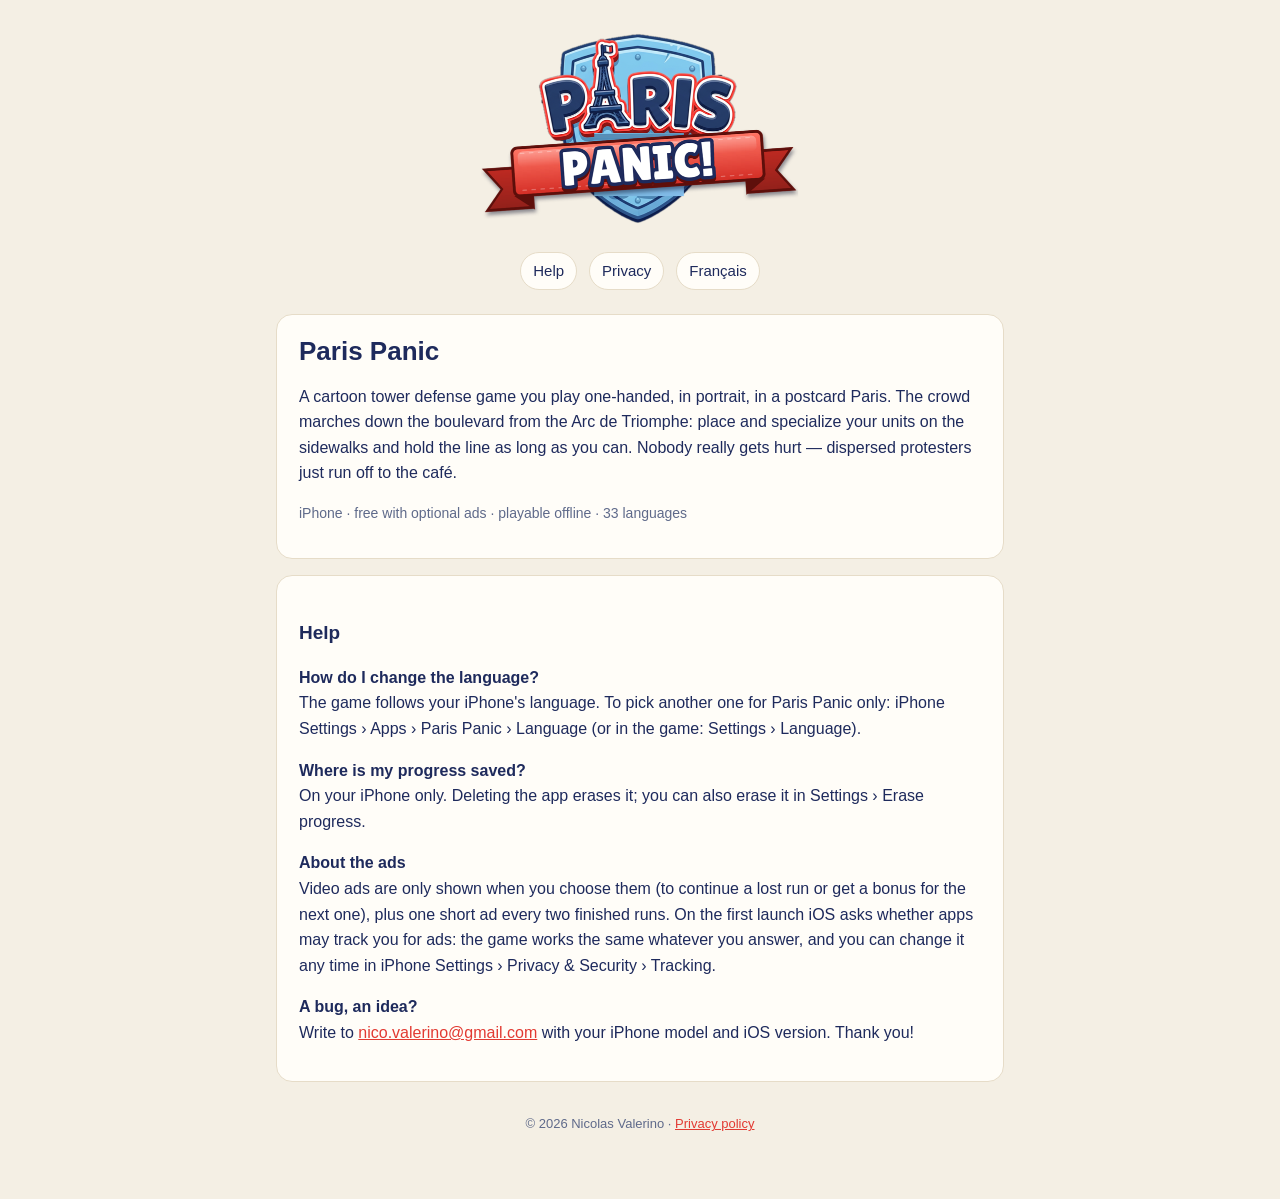
==== index.html @ 1448f600 "Paris Panic support and privacy pages (EN/FR) Co-Authored-By: Claude Opus 5.5 <noreply@anthropic.com" ====
<!doctype html>
<html lang="en"><head><meta charset="utf-8"><meta name="viewport" content="width=device-width,initial-scale=1">
<title>nicovlr — games</title><meta http-equiv="refresh" content="0; url=/paris-panic/"><link rel="canonical" href="/paris-panic/"></head>
<body><p><a href="/paris-panic/">Paris Panic</a></p></body></html>
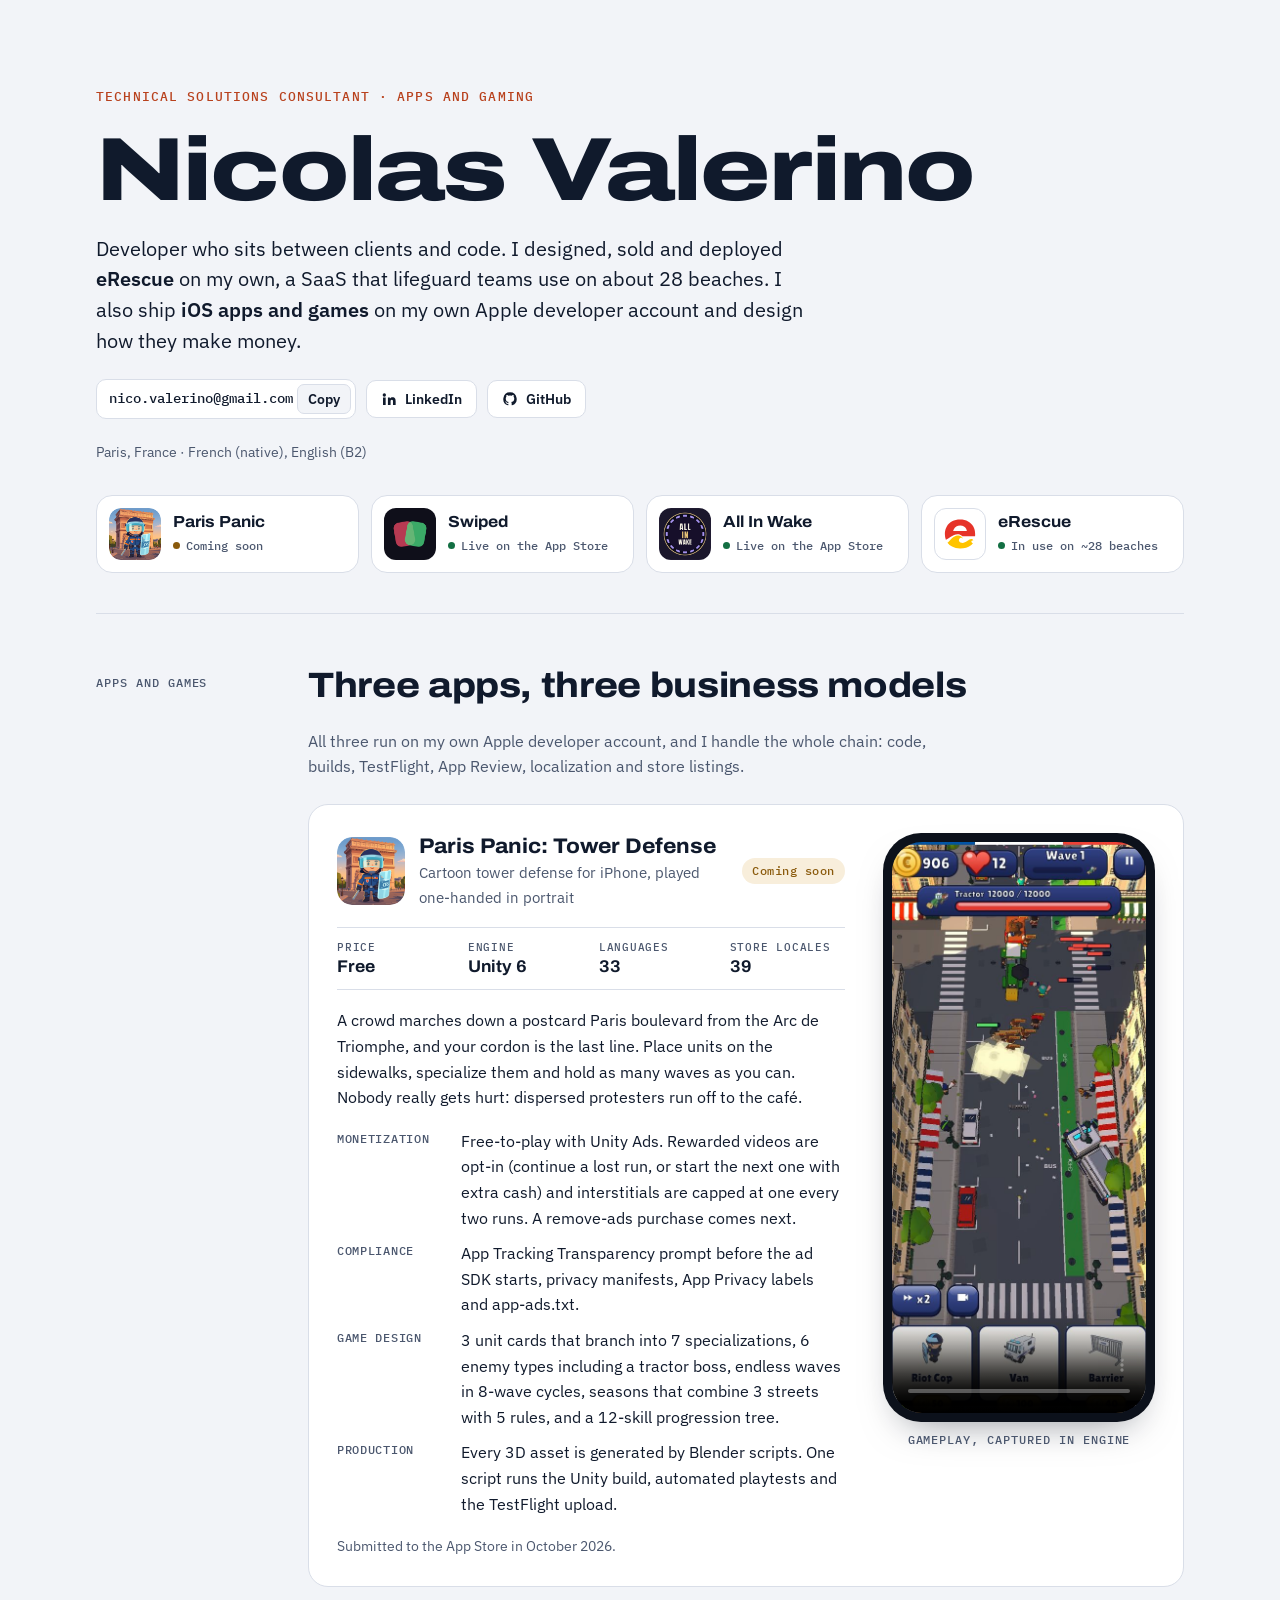
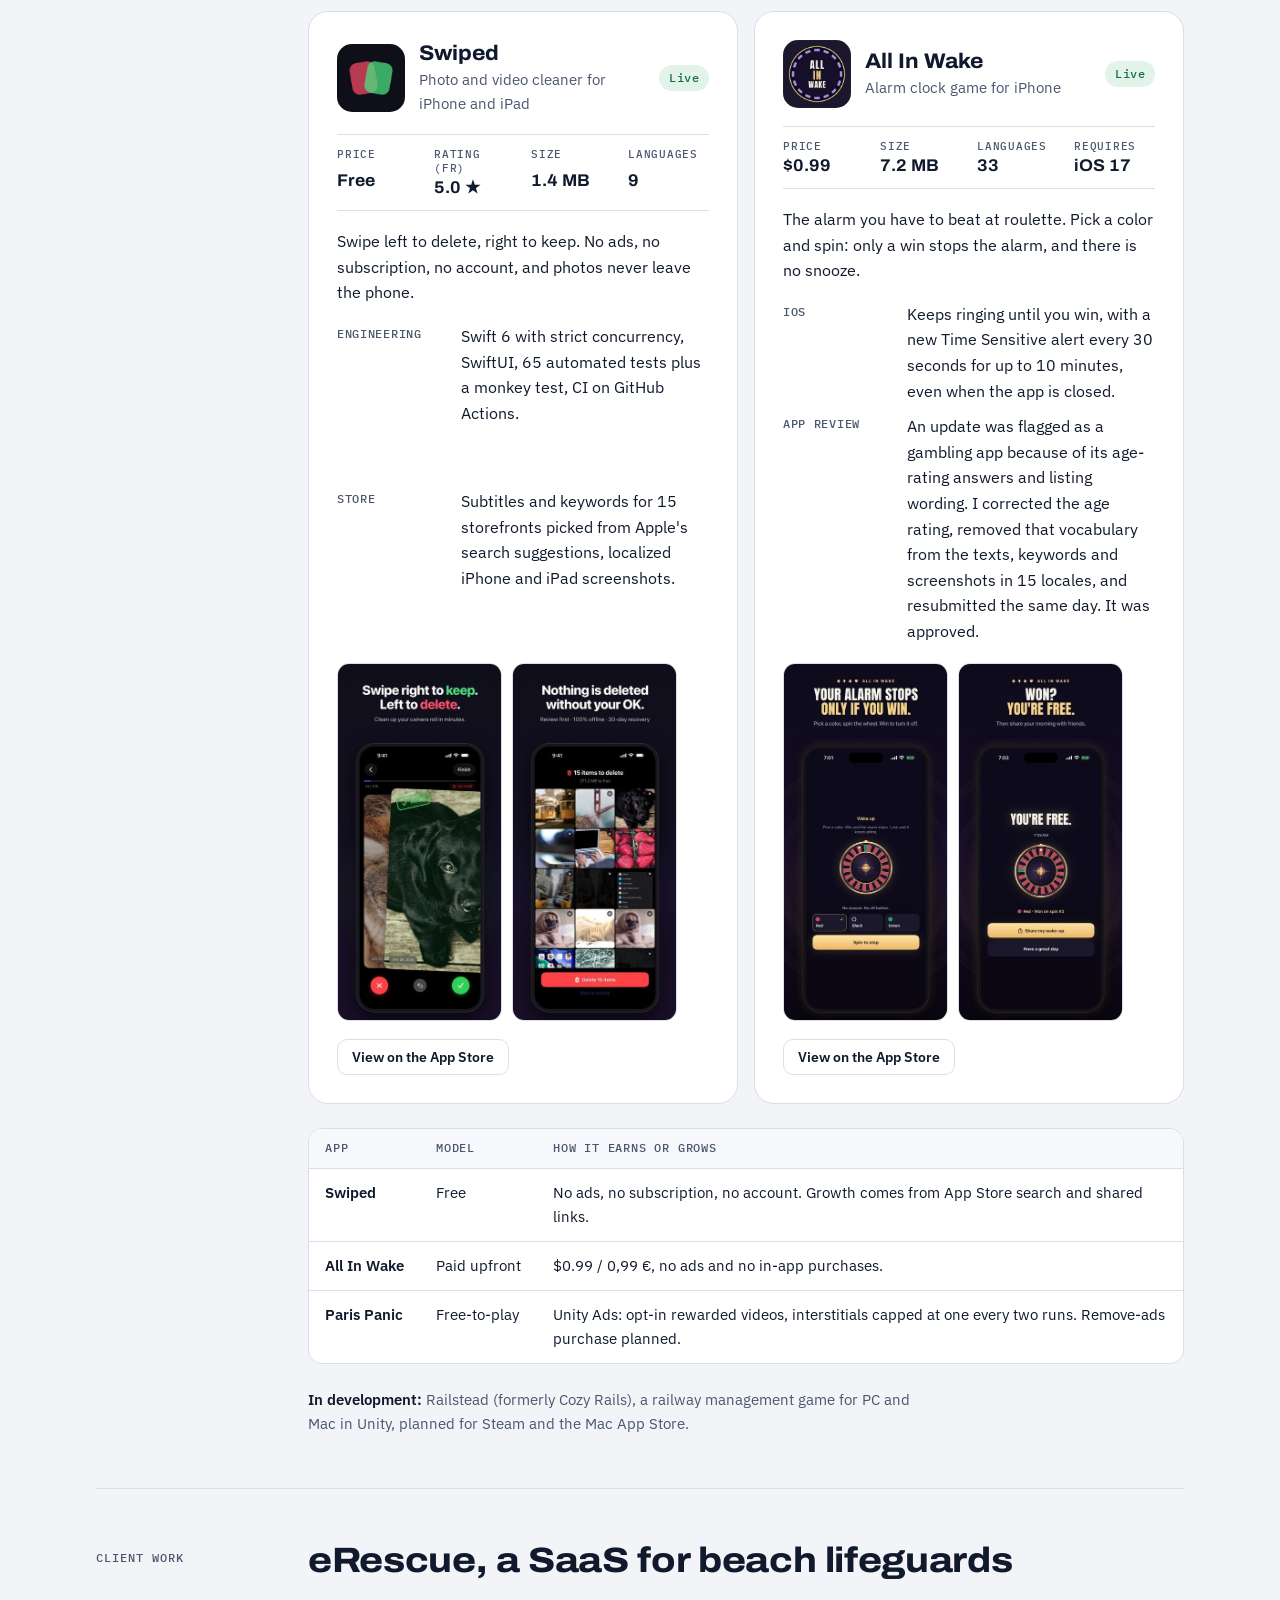
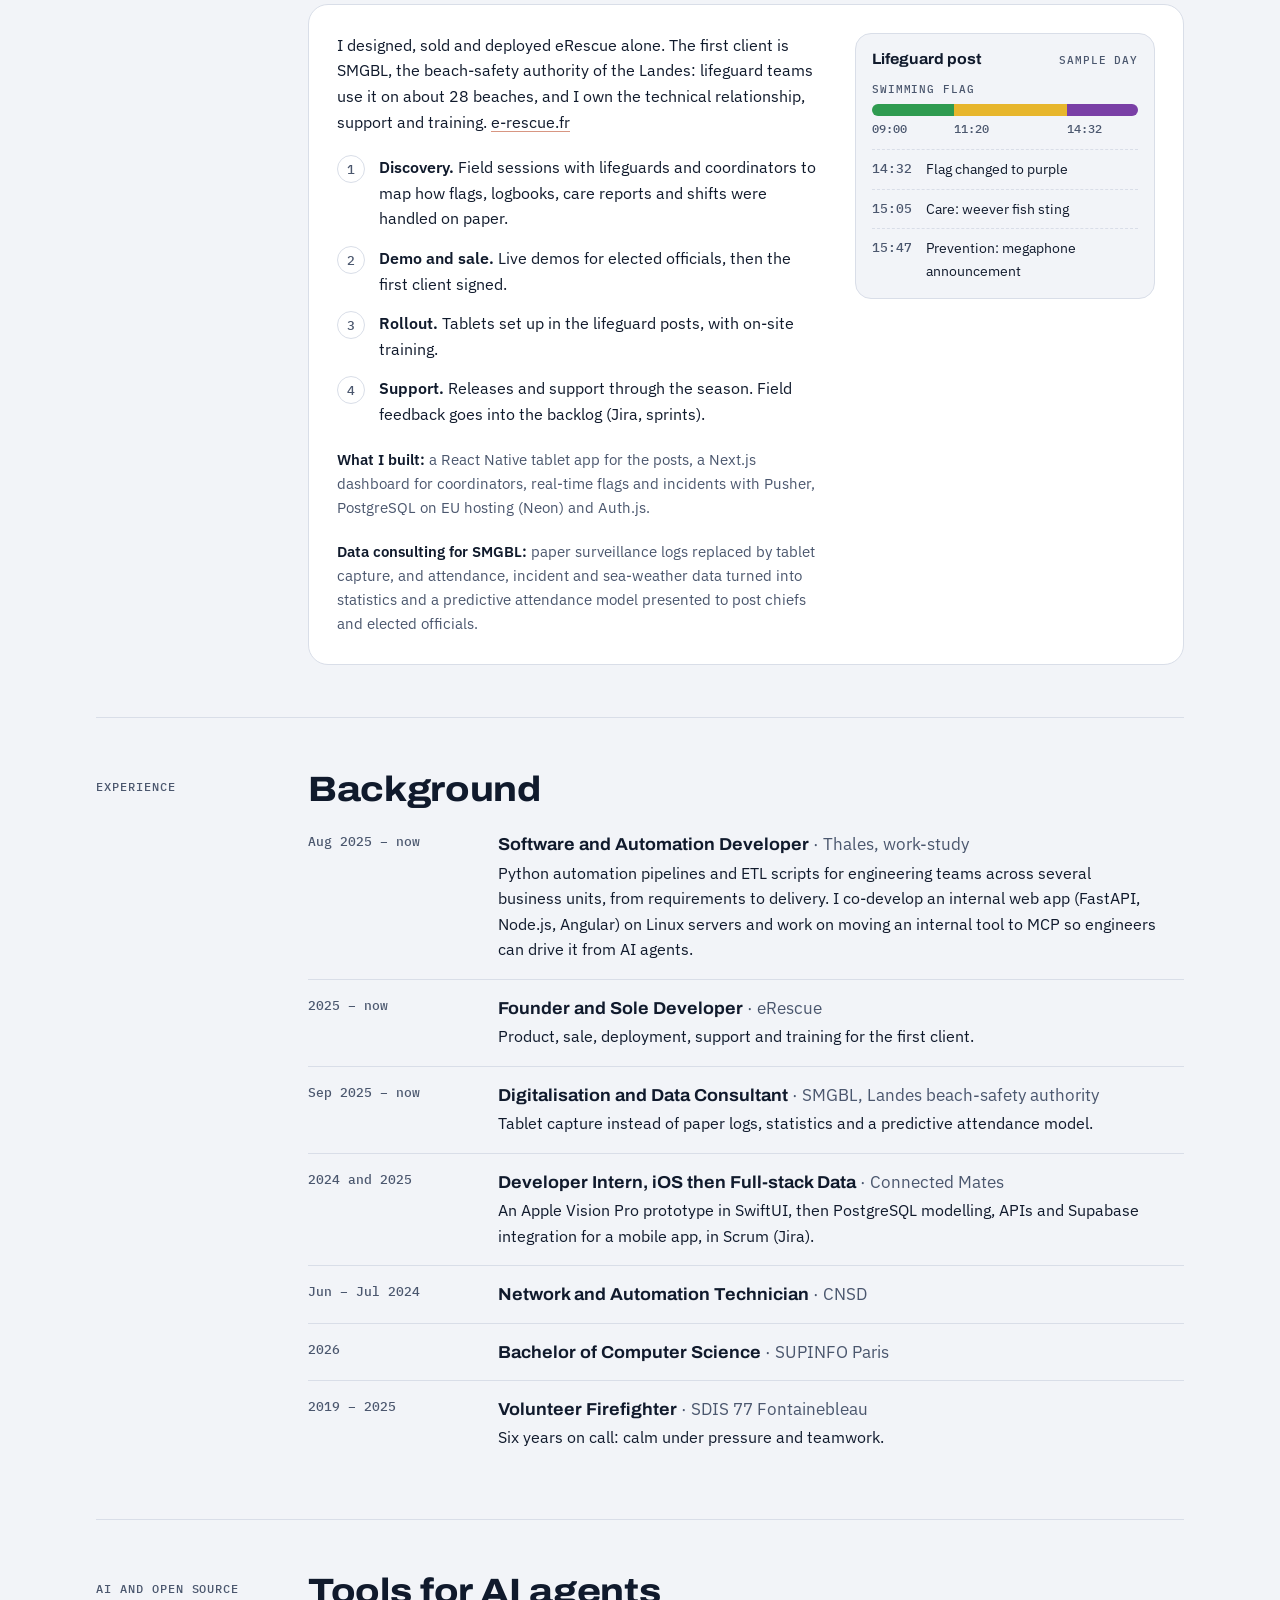
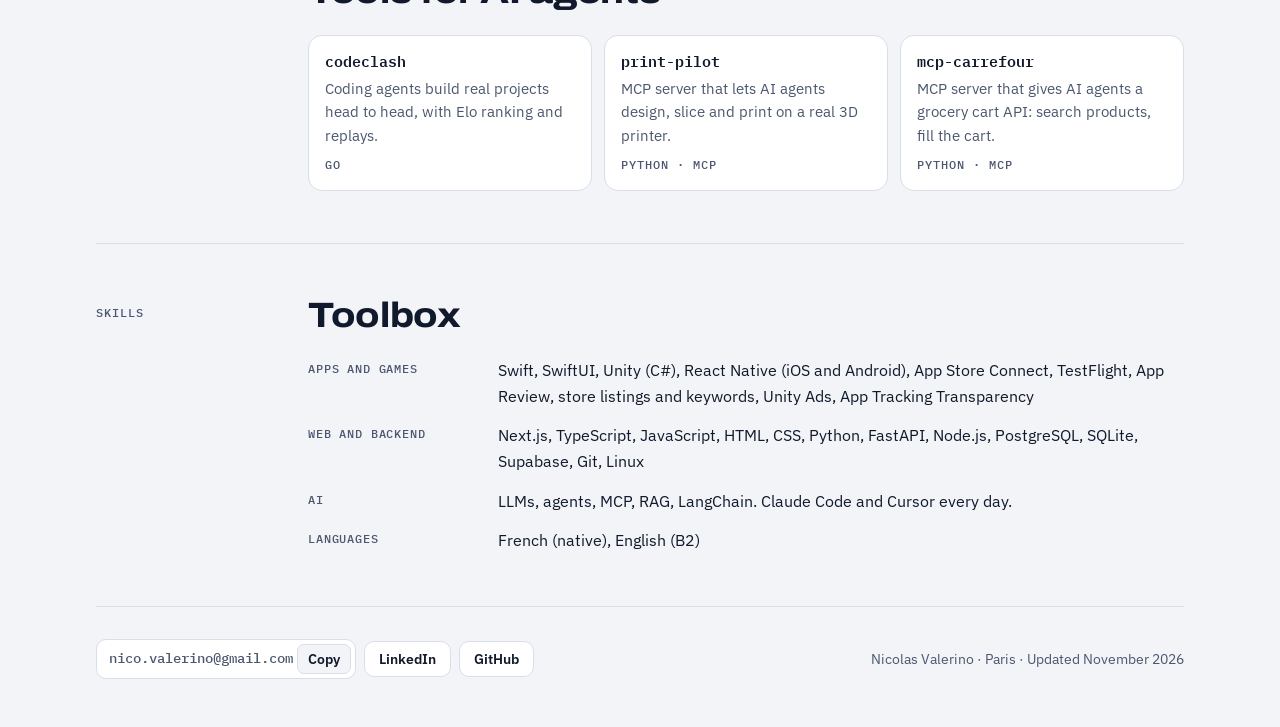
==== commit eb3a68ab: "Portfolio page at the site root The root used to redirect to /paris-panic/. It now shows a one-page " ====
--- a/index.html
+++ b/index.html
@@ -1,4 +1,456 @@
 <!doctype html>
-<html lang="en"><head><meta charset="utf-8"><meta name="viewport" content="width=device-width,initial-scale=1">
-<title>nicovlr — games</title><meta http-equiv="refresh" content="0; url=/paris-panic/"><link rel="canonical" href="/paris-panic/"></head>
-<body><p><a href="/paris-panic/">Paris Panic</a></p></body></html>
+<html lang="en">
+<head>
+<meta charset="utf-8">
+<meta name="viewport" content="width=device-width, initial-scale=1, viewport-fit=cover">
+<title>Nicolas Valerino</title>
+<link rel="canonical" href="https://nicovlr.github.io/">
+<link rel="icon" href="data:image/svg+xml,%3Csvg%20xmlns%3D%27http%3A//www.w3.org/2000/svg%27%20viewBox%3D%270%200%2064%2064%27%3E%3Crect%20width%3D%2764%27%20height%3D%2764%27%20rx%3D%2714%27%20fill%3D%27%23101a2c%27/%3E%3Ctext%20x%3D%2732%27%20y%3D%2742%27%20text-anchor%3D%27middle%27%20font-family%3D%27Arial%2CHelvetica%2Csans-serif%27%20font-weight%3D%27800%27%20font-size%3D%2728%27%20fill%3D%27%23ff7c54%27%3ENV%3C/text%3E%3C/svg%3E">
+<meta property="og:type" content="website">
+<meta property="og:url" content="https://nicovlr.github.io/">
+<meta property="og:title" content="Nicolas Valerino">
+<meta property="og:description" content="Technical Solutions Consultant, Apps and Gaming. iOS apps and games on the App Store, and eRescue, a SaaS deployed for beach lifeguards.">
+<meta property="og:image" content="https://nicovlr.github.io/assets/og.png">
+<meta property="og:image:width" content="1200">
+<meta property="og:image:height" content="630">
+<meta name="twitter:card" content="summary_large_image">
+<meta name="color-scheme" content="light dark">
+<style>:root { padding-top: env(safe-area-inset-top, 0px); padding-bottom: env(safe-area-inset-bottom, 0px); } [hidden] { display: none !important; }</style>
+<meta name="description" content="Nicolas Valerino, Technical Solutions Consultant for Apps and Gaming. iOS apps and games on the App Store, and eRescue, a SaaS deployed for beach lifeguards.">
+<link rel="preconnect" href="https://fonts.googleapis.com">
+<link rel="preconnect" href="https://fonts.gstatic.com" crossorigin>
+<link rel="stylesheet" href="https://fonts.googleapis.com/css2?family=Archivo:wdth,wght@62..125,100..900&family=IBM+Plex+Mono:wght@400;500&family=IBM+Plex+Sans:ital,wght@0,400;0,500;0,600;1,400&display=swap">
+<style>
+/* Layout: a consultant's dossier. Identity and a dock of shipped products up top, then case files,
+   each with a narrow mono label rail on wide screens. App cards borrow the App Store's info strip. */
+:root {
+  --paper: #f2f4f8;
+  --surface: #ffffff;
+  --ink: #101a2c;
+  --ink-soft: #4b576e;
+  --line: #d9dee8;
+  --signal: #b8411d;
+  --live: #136f43;
+  --live-tint: #e2f3ea;
+  --pending: #8a5a0c;
+  --pending-tint: #f8eedb;
+  --device: #0c111b;
+  --icon-tile: #ffffff;
+  --flag-green: #2f9b50;
+  --flag-yellow: #e7b62c;
+  --flag-red: #d6382a;
+  --flag-purple: #7a3fa6;
+  --display: "Archivo", "Helvetica Neue", Arial, sans-serif;
+  --text: "IBM Plex Sans", -apple-system, "Segoe UI", Roboto, Helvetica, Arial, sans-serif;
+  --mono: "IBM Plex Mono", ui-monospace, "SF Mono", Menlo, Consolas, monospace;
+}
+@media (prefers-color-scheme: dark) {
+  :root:not([data-theme="light"]) {
+    --paper: #0b1019; --surface: #121a27; --ink: #e8edf6; --ink-soft: #9ba7bd; --line: #243047;
+    --signal: #ff7c54; --live: #47cf8f; --live-tint: #133022; --pending: #e7b24e; --pending-tint: #33270f;
+    --device: #000000; color-scheme: dark;
+  }
+}
+:root[data-theme="dark"] {
+  --paper: #0b1019; --surface: #121a27; --ink: #e8edf6; --ink-soft: #9ba7bd; --line: #243047;
+  --signal: #ff7c54; --live: #47cf8f; --live-tint: #133022; --pending: #e7b24e; --pending-tint: #33270f;
+  --device: #000000; color-scheme: dark;
+}
+
+*, *::before, *::after { box-sizing: border-box; }
+body { margin: 0; background: var(--paper); color: var(--ink); font: 400 16px/1.6 var(--text); -webkit-font-smoothing: antialiased; }
+img, video { max-width: 100%; }
+a { color: inherit; text-decoration-color: color-mix(in srgb, var(--signal) 55%, transparent); text-underline-offset: 3px; }
+a:hover { color: var(--signal); }
+:focus-visible { outline: 2px solid var(--signal); outline-offset: 3px; border-radius: 4px; }
+h1, h2, h3 { font-family: var(--display); text-wrap: balance; margin: 0; }
+p { margin: 0; }
+ul, ol { margin: 0; padding: 0; }
+
+.wrap {
+  max-width: 1120px; margin: 0 auto;
+  padding-left: max(16px, env(safe-area-inset-left, 0px));
+  padding-right: max(16px, env(safe-area-inset-right, 0px));
+  padding-block: 0 48px;
+}
+.label { font: 500 12px/1.4 var(--mono); letter-spacing: .08em; text-transform: uppercase; color: var(--ink-soft); }
+
+/* ---------------------------------------------------------------- hero */
+.hero { padding-block: clamp(40px, 7vw, 88px) 40px; display: grid; gap: 22px; }
+.role { font: 500 12.5px/1.4 var(--mono); letter-spacing: .09em; text-transform: uppercase; color: var(--signal); }
+.hero h1 { font-weight: 820; font-stretch: 125%; font-size: clamp(2.6rem, 1.3rem + 6.2vw, 5.6rem); line-height: .94; letter-spacing: -.02em; }
+.lead { max-width: 60ch; font-size: clamp(1.06rem, 1rem + .35vw, 1.24rem); line-height: 1.55; }
+.lead strong { font-weight: 600; }
+.contact { display: flex; flex-wrap: wrap; align-items: center; gap: 10px; }
+.mail { display: inline-flex; align-items: center; gap: 4px; border: 1px solid var(--line); background: var(--surface); border-radius: 10px; padding: 4px 4px 4px 12px; }
+.mail span { font: 500 14px/1.2 var(--mono); user-select: all; }
+.btn { font: 600 14px/1 var(--text); color: var(--ink); background: var(--surface); border: 1px solid var(--line); border-radius: 10px; padding: 10px 14px; text-decoration: none; cursor: pointer; display: inline-flex; align-items: center; gap: 8px; }
+.btn:hover { border-color: var(--signal); color: var(--ink); }
+.mail .btn { padding: 7px 10px; border-radius: 7px; background: var(--paper); }
+.btn svg { width: 16px; height: 16px; fill: currentColor; flex: none; }
+.where { color: var(--ink-soft); font-size: 14px; }
+
+.dock { display: grid; grid-template-columns: repeat(4, minmax(0, 1fr)); gap: 12px; margin-top: 10px; }
+.tile { display: grid; grid-template-columns: 52px minmax(0, 1fr); align-items: center; gap: 12px; padding: 12px; background: var(--surface); border: 1px solid var(--line); border-radius: 16px; text-decoration: none; }
+.tile:hover { border-color: var(--signal); color: inherit; }
+.tile img { width: 52px; height: 52px; border-radius: 12px; display: block; }
+.tile .mark { width: 52px; height: 52px; border-radius: 12px; background: var(--icon-tile); border: 1px solid var(--line); display: grid; place-items: center; }
+.tile .mark img { width: 34px; height: 34px; border-radius: 0; }
+.tile b { display: block; font: 700 16px/1.2 var(--display); font-stretch: 108%; }
+.status { display: inline-flex; align-items: center; gap: 6px; font: 500 12px/1.3 var(--mono); color: var(--ink-soft); }
+.status::before { content: ""; width: 7px; height: 7px; border-radius: 50%; background: var(--live); flex: none; }
+.status.soon::before { background: var(--pending); }
+
+/* ---------------------------------------------------------------- sections */
+.sec { display: grid; grid-template-columns: 180px minmax(0, 1fr); gap: 32px; padding-block: 52px; border-top: 1px solid var(--line); }
+.sec > .label { padding-top: 9px; }
+.body { display: grid; gap: 24px; min-width: 0; }
+.sec h2 { font-weight: 760; font-stretch: 112%; font-size: clamp(1.6rem, 1.2rem + 1.4vw, 2.2rem); line-height: 1.1; letter-spacing: -.01em; }
+.intro { max-width: 64ch; color: var(--ink-soft); }
+
+/* App Store style cards */
+.app { background: var(--surface); border: 1px solid var(--line); border-radius: 20px; padding: clamp(18px, 2.4vw, 28px); display: grid; gap: 18px; min-width: 0; }
+.app-head { display: flex; flex-wrap: wrap; align-items: center; gap: 14px; }
+.app-head > img { width: 68px; height: 68px; border-radius: 15px; flex: none; }
+.app-title { display: grid; gap: 2px; min-width: 0; flex: 1 1 220px; }
+.app-title h3 { font-weight: 740; font-stretch: 106%; font-size: 1.32rem; line-height: 1.2; }
+.app-title p { color: var(--ink-soft); font-size: .95rem; }
+.pill { font: 500 12px/1 var(--mono); letter-spacing: .04em; padding: 7px 10px; border-radius: 999px; background: var(--live-tint); color: var(--live); white-space: nowrap; }
+.pill.soon { background: var(--pending-tint); color: var(--pending); }
+.facts { display: grid; grid-template-columns: repeat(4, minmax(0, 1fr)); gap: 8px 16px; padding-block: 12px; border-block: 1px solid var(--line); margin: 0; }
+.facts div { display: grid; gap: 2px; min-width: 0; }
+.facts dt { font: 500 11px/1.3 var(--mono); letter-spacing: .07em; text-transform: uppercase; color: var(--ink-soft); }
+.facts dd { margin: 0; font: 680 1.06rem/1.25 var(--display); font-stretch: 104%; font-variant-numeric: tabular-nums; }
+.desc { max-width: 66ch; }
+.points { list-style: none; display: grid; gap: 10px; }
+.points li { display: grid; grid-template-columns: 112px minmax(0, 1fr); gap: 12px; }
+.points li > span:first-child { font: 500 11.5px/1.75 var(--mono); letter-spacing: .06em; text-transform: uppercase; color: var(--ink-soft); }
+.store { justify-self: start; }
+
+.featured { grid-template-columns: minmax(0, 1fr) 272px; column-gap: clamp(20px, 3vw, 40px); align-items: start; }
+.featured > .main { display: grid; gap: 18px; min-width: 0; }
+.featured .note { font-size: 14px; color: var(--ink-soft); }
+.phone { width: min(100%, 272px); aspect-ratio: 780 / 1688; background: var(--device); border-radius: 38px; padding: 9px; box-shadow: 0 18px 40px -22px rgba(8, 14, 30, .55); }
+.phone video, .phone img { width: 100%; height: 100%; object-fit: cover; border-radius: 30px; display: block; background: var(--device); }
+.media { display: grid; gap: 10px; justify-items: center; }
+.media .label { text-align: center; }
+
+.pair { display: grid; grid-template-columns: repeat(2, minmax(0, 1fr)); gap: 16px; }
+.pair .app { grid-template-rows: auto auto auto 1fr auto auto; }
+.shots { display: grid; grid-template-columns: repeat(2, minmax(0, 1fr)); gap: 10px; max-width: 340px; }
+.shots img { width: 100%; height: auto; aspect-ratio: 598 / 1300; object-fit: cover; border-radius: 12px; border: 1px solid var(--line); display: block; }
+
+.more { color: var(--ink-soft); font-size: 15px; max-width: 70ch; }
+.more b { color: var(--ink); font-weight: 600; }
+
+/* business models table */
+.table-wrap { overflow-x: auto; border: 1px solid var(--line); border-radius: 14px; background: var(--surface); }
+table { border-collapse: collapse; width: 100%; min-width: 560px; font-size: 15px; }
+th, td { text-align: left; padding: 12px 16px; vertical-align: top; border-bottom: 1px solid var(--line); }
+tr:last-child td { border-bottom: 0; }
+th { font: 500 11.5px/1.3 var(--mono); letter-spacing: .07em; text-transform: uppercase; color: var(--ink-soft); background: color-mix(in srgb, var(--paper) 60%, var(--surface)); }
+td:first-child { font-weight: 600; white-space: nowrap; }
+td:nth-child(2) { white-space: nowrap; }
+
+/* eRescue case */
+.case { background: var(--surface); border: 1px solid var(--line); border-radius: 20px; padding: clamp(18px, 2.4vw, 28px); display: grid; grid-template-columns: minmax(0, 1fr) 300px; gap: clamp(20px, 3vw, 40px); align-items: start; }
+.case .main { display: grid; gap: 20px; min-width: 0; }
+.steps { list-style: none; display: grid; gap: 14px; counter-reset: step; }
+.steps li { display: grid; grid-template-columns: 30px minmax(0, 1fr); gap: 12px; counter-increment: step; }
+.steps li::before { content: counter(step); width: 28px; height: 28px; border-radius: 50%; border: 1px solid var(--line); display: grid; place-items: center; font: 500 13px/1 var(--mono); color: var(--ink-soft); }
+.steps b { font-weight: 600; }
+.stack { font-size: 15px; color: var(--ink-soft); }
+.stack b { color: var(--ink); font-weight: 600; }
+
+.logbook { border: 1px solid var(--line); border-radius: 16px; padding: 16px; display: grid; gap: 14px; background: var(--paper); }
+.logbook header { display: flex; justify-content: space-between; align-items: baseline; gap: 8px; }
+.logbook header b { font: 700 15px/1.2 var(--display); font-stretch: 106%; }
+.flags { display: grid; gap: 6px; }
+.flagbar { display: grid; grid-template-columns: 2.3fr 3.2fr 2fr; height: 12px; border-radius: 6px; overflow: hidden; }
+.flagbar i { display: block; }
+.flagbar i:nth-child(1) { background: var(--flag-green); }
+.flagbar i:nth-child(2) { background: var(--flag-yellow); }
+.flagbar i:nth-child(3) { background: var(--flag-purple); }
+.flagtimes { display: grid; grid-template-columns: 2.3fr 3.2fr 2fr; font: 500 11.5px/1.2 var(--mono); color: var(--ink-soft); font-variant-numeric: tabular-nums; }
+.entries { list-style: none; display: grid; gap: 8px; font-size: 14px; }
+.entries li { display: grid; grid-template-columns: 46px minmax(0, 1fr); gap: 8px; padding-top: 8px; border-top: 1px dashed var(--line); }
+.entries time { font: 500 12.5px/1.6 var(--mono); color: var(--ink-soft); font-variant-numeric: tabular-nums; }
+.logbook .label { font-size: 11px; }
+
+/* experience */
+.roles { list-style: none; display: grid; gap: 0; }
+.roles li { display: grid; grid-template-columns: 170px minmax(0, 1fr); gap: 20px; padding-block: 16px; border-top: 1px solid var(--line); }
+.roles li:first-child { border-top: 0; padding-top: 0; }
+.roles time { font: 500 13px/1.6 var(--mono); color: var(--ink-soft); font-variant-numeric: tabular-nums; }
+.roles h3 { font: 680 1.08rem/1.35 var(--display); font-stretch: 104%; }
+.roles h3 span { font-family: var(--text); font-weight: 400; color: var(--ink-soft); }
+.roles p { margin-top: 4px; max-width: 66ch; }
+
+/* open source */
+.repos { display: grid; grid-template-columns: repeat(auto-fit, minmax(220px, 1fr)); gap: 12px; }
+.repo { display: grid; gap: 6px; align-content: start; padding: 16px; border: 1px solid var(--line); border-radius: 14px; background: var(--surface); text-decoration: none; }
+.repo:hover { border-color: var(--signal); color: inherit; }
+.repo b { font: 600 15px/1.3 var(--mono); }
+.repo p { font-size: 14.5px; color: var(--ink-soft); }
+.repo .label { margin-top: 4px; }
+
+/* skills */
+.skills { display: grid; gap: 14px; margin: 0; }
+.skills div { display: grid; grid-template-columns: 170px minmax(0, 1fr); gap: 20px; }
+.skills dt { font: 500 12px/1.9 var(--mono); letter-spacing: .07em; text-transform: uppercase; color: var(--ink-soft); }
+.skills dd { margin: 0; }
+
+footer.end { border-top: 1px solid var(--line); padding-block: 32px 0; display: flex; flex-wrap: wrap; gap: 14px 24px; align-items: center; justify-content: space-between; color: var(--ink-soft); font-size: 14px; }
+footer.end .contact { gap: 8px; }
+
+@media (max-width: 960px) {
+  .dock { grid-template-columns: repeat(2, minmax(0, 1fr)); }
+  .pair { grid-template-columns: minmax(0, 1fr); }
+}
+@media (max-width: 860px) {
+  .sec { grid-template-columns: minmax(0, 1fr); gap: 14px; padding-block: 40px; }
+  .sec > .label { padding-top: 0; }
+  .featured, .case { grid-template-columns: minmax(0, 1fr); }
+  .media { justify-self: center; }
+  .logbook { max-width: 420px; }
+}
+@media (max-width: 560px) {
+  .dock { grid-template-columns: minmax(0, 1fr); }
+  .facts { grid-template-columns: repeat(2, minmax(0, 1fr)); }
+  .points li, .roles li, .skills div { grid-template-columns: minmax(0, 1fr); gap: 2px; }
+  .mail span { font-size: 13px; }
+}
+@media (prefers-reduced-motion: reduce) {
+  * { scroll-behavior: auto !important; transition: none !important; }
+}
+</style>
+</head>
+<body>
+<div class="wrap">
+  <header class="hero">
+    <p class="role">Technical Solutions Consultant · Apps and Gaming</p>
+    <h1>Nicolas Valerino</h1>
+    <p class="lead">Developer who sits between clients and code. I designed, sold and deployed <strong>eRescue</strong> on my own, a SaaS that lifeguard teams use on about 28 beaches. I also ship <strong>iOS apps and games</strong> on my own Apple developer account and design how they make money.</p>
+    <div class="contact">
+      <div class="mail"><span id="email">nico.valerino@gmail.com</span><button class="btn" type="button" id="copy-email" data-copy="nico.valerino@gmail.com" aria-controls="email">Copy</button></div>
+      <a class="btn" href="https://www.linkedin.com/in/nico-vlr123" target="_blank" rel="noopener"><svg viewBox="0 0 24 24" aria-hidden="true"><path d="M4.98 3.5A2.5 2.5 0 1 1 5 8.5a2.5 2.5 0 0 1-.02-5ZM3 9.75h4V21H3V9.75Zm6.5 0h3.83v1.54h.06c.53-1 1.84-2.06 3.79-2.06 4.05 0 4.8 2.67 4.8 6.13V21h-4v-5.02c0-1.2-.02-2.74-1.67-2.74-1.67 0-1.93 1.3-1.93 2.65V21h-4V9.75Z"/></svg>LinkedIn</a>
+      <a class="btn" href="https://github.com/nicovlr" target="_blank" rel="noopener"><svg viewBox="0 0 24 24" aria-hidden="true"><path d="M12 2a10 10 0 0 0-3.16 19.49c.5.09.68-.22.68-.48v-1.7c-2.78.6-3.37-1.34-3.37-1.34-.46-1.16-1.11-1.47-1.11-1.47-.91-.62.07-.6.07-.6 1 .07 1.53 1.03 1.53 1.03.9 1.52 2.34 1.08 2.91.83.09-.65.35-1.09.63-1.34-2.22-.25-4.55-1.11-4.55-4.94 0-1.09.39-1.98 1.03-2.68-.1-.25-.45-1.27.1-2.65 0 0 .84-.27 2.75 1.02a9.58 9.58 0 0 1 5 0c1.91-1.29 2.75-1.02 2.75-1.02.55 1.38.2 2.4.1 2.65.64.7 1.03 1.59 1.03 2.68 0 3.84-2.34 4.68-4.57 4.93.36.31.68.92.68 1.85v2.74c0 .27.18.58.69.48A10 10 0 0 0 12 2Z"/></svg>GitHub</a>
+    </div>
+    <p class="where">Paris, France · French (native), English (B2)</p>
+
+    <nav class="dock" aria-label="Products">
+      <a class="tile" href="#paris-panic"><img src="assets/paris-panic-icon.png" alt="" width="52" height="52"><span><b>Paris Panic</b><span class="status soon">Coming soon</span></span></a>
+      <a class="tile" href="#swiped"><img src="assets/swiped-icon.png" alt="" width="52" height="52"><span><b>Swiped</b><span class="status">Live on the App Store</span></span></a>
+      <a class="tile" href="#all-in-wake"><img src="assets/all-in-wake-icon.png" alt="" width="52" height="52"><span><b>All In Wake</b><span class="status">Live on the App Store</span></span></a>
+      <a class="tile" href="#erescue"><span class="mark"><img src="assets/erescue-icon.svg" alt="" width="34" height="34"></span><span><b>eRescue</b><span class="status">In use on ~28 beaches</span></span></a>
+    </nav>
+  </header>
+
+  <section class="sec" id="apps" aria-labelledby="apps-title">
+    <p class="label">Apps and games</p>
+    <div class="body">
+      <h2 id="apps-title">Three apps, three business models</h2>
+      <p class="intro">All three run on my own Apple developer account, and I handle the whole chain: code, builds, TestFlight, App Review, localization and store listings.</p>
+
+      <article class="app featured" id="paris-panic">
+        <div class="main">
+          <div class="app-head">
+            <img src="assets/paris-panic-icon.png" alt="Paris Panic icon" width="68" height="68">
+            <div class="app-title"><h3>Paris Panic: Tower Defense</h3><p>Cartoon tower defense for iPhone, played one-handed in portrait</p></div>
+            <span class="pill soon">Coming soon</span>
+          </div>
+          <dl class="facts">
+            <div><dt>Price</dt><dd>Free</dd></div>
+            <div><dt>Engine</dt><dd>Unity 6</dd></div>
+            <div><dt>Languages</dt><dd>33</dd></div>
+            <div><dt>Store locales</dt><dd>39</dd></div>
+          </dl>
+          <p class="desc">A crowd marches down a postcard Paris boulevard from the Arc de Triomphe, and your cordon is the last line. Place units on the sidewalks, specialize them and hold as many waves as you can. Nobody really gets hurt: dispersed protesters run off to the café.</p>
+          <ul class="points">
+            <li><span>Monetization</span><span>Free-to-play with Unity Ads. Rewarded videos are opt-in (continue a lost run, or start the next one with extra cash) and interstitials are capped at one every two runs. A remove-ads purchase comes next.</span></li>
+            <li><span>Compliance</span><span>App Tracking Transparency prompt before the ad SDK starts, privacy manifests, App Privacy labels and app-ads.txt.</span></li>
+            <li><span>Game design</span><span>3 unit cards that branch into 7 specializations, 6 enemy types including a tractor boss, endless waves in 8-wave cycles, seasons that combine 3 streets with 5 rules, and a 12-skill progression tree.</span></li>
+            <li><span>Production</span><span>Every 3D asset is generated by Blender scripts. One script runs the Unity build, automated playtests and the TestFlight upload.</span></li>
+          </ul>
+          <p class="note">Submitted to the App Store in October 2026.</p>
+        </div>
+        <figure class="media" style="margin:0">
+          <div class="phone"><video id="gameplay" src="assets/paris-panic-gameplay.mp4" poster="assets/paris-panic-poster.jpg" autoplay muted loop playsinline preload="metadata" aria-label="Paris Panic gameplay: placing riot police units, choosing the tear gas specialty, then the crowd and a tractor meeting the defense"></video></div>
+          <figcaption class="label">Gameplay, captured in engine</figcaption>
+        </figure>
+      </article>
+
+      <div class="pair">
+        <article class="app" id="swiped">
+          <div class="app-head">
+            <img src="assets/swiped-icon.png" alt="Swiped icon" width="68" height="68">
+            <div class="app-title"><h3>Swiped</h3><p>Photo and video cleaner for iPhone and iPad</p></div>
+            <span class="pill">Live</span>
+          </div>
+          <dl class="facts">
+            <div><dt>Price</dt><dd>Free</dd></div>
+            <div><dt>Rating (FR)</dt><dd>5.0 ★</dd></div>
+            <div><dt>Size</dt><dd>1.4 MB</dd></div>
+            <div><dt>Languages</dt><dd>9</dd></div>
+          </dl>
+          <p class="desc">Swipe left to delete, right to keep. No ads, no subscription, no account, and photos never leave the phone.</p>
+          <ul class="points">
+            <li><span>Engineering</span><span>Swift 6 with strict concurrency, SwiftUI, 65 automated tests plus a monkey test, CI on GitHub Actions.</span></li>
+            <li><span>Store</span><span>Subtitles and keywords for 15 storefronts picked from Apple's search suggestions, localized iPhone and iPad screenshots.</span></li>
+          </ul>
+          <div class="shots"><img src="assets/swiped-1.jpg" alt="Swiped screenshot: swipe right to keep, left to delete" loading="lazy" width="360" height="783"><img src="assets/swiped-2.jpg" alt="Swiped screenshot: review the photos before deleting them" loading="lazy" width="360" height="783"></div>
+          <a class="btn store" href="https://apps.apple.com/us/app/swiped-photo-video-cleaner/id6761209879" target="_blank" rel="noopener">View on the App Store</a>
+        </article>
+
+        <article class="app" id="all-in-wake">
+          <div class="app-head">
+            <img src="assets/all-in-wake-icon.png" alt="All In Wake icon" width="68" height="68">
+            <div class="app-title"><h3>All In Wake</h3><p>Alarm clock game for iPhone</p></div>
+            <span class="pill">Live</span>
+          </div>
+          <dl class="facts">
+            <div><dt>Price</dt><dd>$0.99</dd></div>
+            <div><dt>Size</dt><dd>7.2 MB</dd></div>
+            <div><dt>Languages</dt><dd>33</dd></div>
+            <div><dt>Requires</dt><dd>iOS 17</dd></div>
+          </dl>
+          <p class="desc">The alarm you have to beat at roulette. Pick a color and spin: only a win stops the alarm, and there is no snooze.</p>
+          <ul class="points">
+            <li><span>iOS</span><span>Keeps ringing until you win, with a new Time Sensitive alert every 30 seconds for up to 10 minutes, even when the app is closed.</span></li>
+            <li><span>App Review</span><span>An update was flagged as a gambling app because of its age-rating answers and listing wording. I corrected the age rating, removed that vocabulary from the texts, keywords and screenshots in 15 locales, and resubmitted the same day. It was approved.</span></li>
+          </ul>
+          <div class="shots"><img src="assets/all-in-wake-1.jpg" alt="All In Wake screenshot: the alarm stops only if you win" loading="lazy" width="360" height="783"><img src="assets/all-in-wake-2.jpg" alt="All In Wake screenshot: the win screen" loading="lazy" width="360" height="783"></div>
+          <a class="btn store" href="https://apps.apple.com/us/app/all-in-wake-roulette-alarm/id6819051677" target="_blank" rel="noopener">View on the App Store</a>
+        </article>
+      </div>
+
+      <div class="table-wrap">
+        <table>
+          <thead><tr><th scope="col">App</th><th scope="col">Model</th><th scope="col">How it earns or grows</th></tr></thead>
+          <tbody>
+            <tr><td>Swiped</td><td>Free</td><td>No ads, no subscription, no account. Growth comes from App Store search and shared links.</td></tr>
+            <tr><td>All In Wake</td><td>Paid upfront</td><td>$0.99 / 0,99 €, no ads and no in-app purchases.</td></tr>
+            <tr><td>Paris Panic</td><td>Free-to-play</td><td>Unity Ads: opt-in rewarded videos, interstitials capped at one every two runs. Remove-ads purchase planned.</td></tr>
+          </tbody>
+        </table>
+      </div>
+
+      <p class="more"><b>In development:</b> Railstead (formerly Cozy Rails), a railway management game for PC and Mac in Unity, planned for Steam and the Mac App Store.</p>
+    </div>
+  </section>
+
+  <section class="sec" id="erescue" aria-labelledby="erescue-title">
+    <p class="label">Client work</p>
+    <div class="body">
+      <h2 id="erescue-title">eRescue, a SaaS for beach lifeguards</h2>
+      <article class="case">
+        <div class="main">
+          <p class="desc">I designed, sold and deployed eRescue alone. The first client is SMGBL, the beach-safety authority of the Landes: lifeguard teams use it on about 28 beaches, and I own the technical relationship, support and training. <a href="https://e-rescue.fr" target="_blank" rel="noopener">e-rescue.fr</a></p>
+          <ol class="steps">
+            <li><span><b>Discovery.</b> Field sessions with lifeguards and coordinators to map how flags, logbooks, care reports and shifts were handled on paper.</span></li>
+            <li><span><b>Demo and sale.</b> Live demos for elected officials, then the first client signed.</span></li>
+            <li><span><b>Rollout.</b> Tablets set up in the lifeguard posts, with on-site training.</span></li>
+            <li><span><b>Support.</b> Releases and support through the season. Field feedback goes into the backlog (Jira, sprints).</span></li>
+          </ol>
+          <p class="stack"><b>What I built:</b> a React Native tablet app for the posts, a Next.js dashboard for coordinators, real-time flags and incidents with Pusher, PostgreSQL on EU hosting (Neon) and Auth.js.</p>
+          <p class="stack"><b>Data consulting for SMGBL:</b> paper surveillance logs replaced by tablet capture, and attendance, incident and sea-weather data turned into statistics and a predictive attendance model presented to post chiefs and elected officials.</p>
+        </div>
+        <aside class="logbook" aria-label="Sample of the tablet logbook">
+          <header><b>Lifeguard post</b><span class="label">Sample day</span></header>
+          <div class="flags">
+            <span class="label">Swimming flag</span>
+            <div class="flagbar" role="img" aria-label="Green flag at 09:00, yellow at 11:20, purple at 14:32"><i></i><i></i><i></i></div>
+            <div class="flagtimes"><span>09:00</span><span>11:20</span><span>14:32</span></div>
+          </div>
+          <ul class="entries">
+            <li><time>14:32</time><span>Flag changed to purple</span></li>
+            <li><time>15:05</time><span>Care: weever fish sting</span></li>
+            <li><time>15:47</time><span>Prevention: megaphone announcement</span></li>
+          </ul>
+        </aside>
+      </article>
+    </div>
+  </section>
+
+  <section class="sec" id="experience" aria-labelledby="experience-title">
+    <p class="label">Experience</p>
+    <div class="body">
+      <h2 id="experience-title">Background</h2>
+      <ul class="roles">
+        <li><time>Aug 2025 – now</time><div><h3>Software and Automation Developer <span>· Thales, work-study</span></h3><p>Python automation pipelines and ETL scripts for engineering teams across several business units, from requirements to delivery. I co-develop an internal web app (FastAPI, Node.js, Angular) on Linux servers and work on moving an internal tool to MCP so engineers can drive it from AI agents.</p></div></li>
+        <li><time>2025 – now</time><div><h3>Founder and Sole Developer <span>· eRescue</span></h3><p>Product, sale, deployment, support and training for the first client.</p></div></li>
+        <li><time>Sep 2025 – now</time><div><h3>Digitalisation and Data Consultant <span>· SMGBL, Landes beach-safety authority</span></h3><p>Tablet capture instead of paper logs, statistics and a predictive attendance model.</p></div></li>
+        <li><time>2024 and 2025</time><div><h3>Developer Intern, iOS then Full-stack Data <span>· Connected Mates</span></h3><p>An Apple Vision Pro prototype in SwiftUI, then PostgreSQL modelling, APIs and Supabase integration for a mobile app, in Scrum (Jira).</p></div></li>
+        <li><time>Jun – Jul 2024</time><div><h3>Network and Automation Technician <span>· CNSD</span></h3></div></li>
+        <li><time>2026</time><div><h3>Bachelor of Computer Science <span>· SUPINFO Paris</span></h3></div></li>
+        <li><time>2019 – 2025</time><div><h3>Volunteer Firefighter <span>· SDIS 77 Fontainebleau</span></h3><p>Six years on call: calm under pressure and teamwork.</p></div></li>
+      </ul>
+    </div>
+  </section>
+
+  <section class="sec" id="open-source" aria-labelledby="oss-title">
+    <p class="label">AI and open source</p>
+    <div class="body">
+      <h2 id="oss-title">Tools for AI agents</h2>
+      <div class="repos">
+        <a class="repo" href="https://github.com/nicovlr/codeclash" target="_blank" rel="noopener"><b>codeclash</b><p>Coding agents build real projects head to head, with Elo ranking and replays.</p><span class="label">Go</span></a>
+        <a class="repo" href="https://github.com/nicovlr/print-pilot" target="_blank" rel="noopener"><b>print-pilot</b><p>MCP server that lets AI agents design, slice and print on a real 3D printer.</p><span class="label">Python · MCP</span></a>
+        <a class="repo" href="https://github.com/nicovlr/mcp-carrefour" target="_blank" rel="noopener"><b>mcp-carrefour</b><p>MCP server that gives AI agents a grocery cart API: search products, fill the cart.</p><span class="label">Python · MCP</span></a>
+      </div>
+    </div>
+  </section>
+
+  <section class="sec" id="skills" aria-labelledby="skills-title">
+    <p class="label">Skills</p>
+    <div class="body">
+      <h2 id="skills-title">Toolbox</h2>
+      <dl class="skills">
+        <div><dt>Apps and games</dt><dd>Swift, SwiftUI, Unity (C#), React Native (iOS and Android), App Store Connect, TestFlight, App Review, store listings and keywords, Unity Ads, App Tracking Transparency</dd></div>
+        <div><dt>Web and backend</dt><dd>Next.js, TypeScript, JavaScript, HTML, CSS, Python, FastAPI, Node.js, PostgreSQL, SQLite, Supabase, Git, Linux</dd></div>
+        <div><dt>AI</dt><dd>LLMs, agents, MCP, RAG, LangChain. Claude Code and Cursor every day.</dd></div>
+        <div><dt>Languages</dt><dd>French (native), English (B2)</dd></div>
+      </dl>
+    </div>
+  </section>
+
+  <footer class="end">
+    <div class="contact">
+      <div class="mail"><span id="email-2">nico.valerino@gmail.com</span><button class="btn" type="button" id="copy-email-2" data-copy="nico.valerino@gmail.com" aria-controls="email-2">Copy</button></div>
+      <a class="btn" href="https://www.linkedin.com/in/nico-vlr123" target="_blank" rel="noopener">LinkedIn</a>
+      <a class="btn" href="https://github.com/nicovlr" target="_blank" rel="noopener">GitHub</a>
+    </div>
+    <span>Nicolas Valerino · Paris · Updated November 2026</span>
+  </footer>
+</div>
+
+<script>
+(() => {
+  document.querySelectorAll('[data-copy]').forEach((button) => {
+    button.addEventListener('click', () => {
+      const reset = (label) => setTimeout(() => { button.textContent = label; }, 1800);
+      const select = () => {
+        const el = document.getElementById(button.getAttribute('aria-controls'));
+        if (!el) return;
+        const range = document.createRange(); range.selectNodeContents(el);
+        const sel = window.getSelection(); sel.removeAllRanges(); sel.addRange(range);
+        button.textContent = 'Selected'; reset('Copy');
+      };
+      try {
+        navigator.clipboard.writeText(button.dataset.copy).then(() => { button.textContent = 'Copied'; reset('Copy'); }, select);
+      } catch (e) { select(); }
+    });
+  });
+  const video = document.getElementById('gameplay');
+  if (video) {
+    const mq = window.matchMedia('(prefers-reduced-motion: reduce)');
+    const apply = () => {
+      if (mq.matches) { video.pause(); video.controls = true; }
+      else { const p = video.play(); if (p && p.catch) p.catch(() => { video.controls = true; }); }
+    };
+    apply();
+    if (mq.addEventListener) mq.addEventListener('change', apply);
+  }
+})();
+</script>
+</body>
+</html>
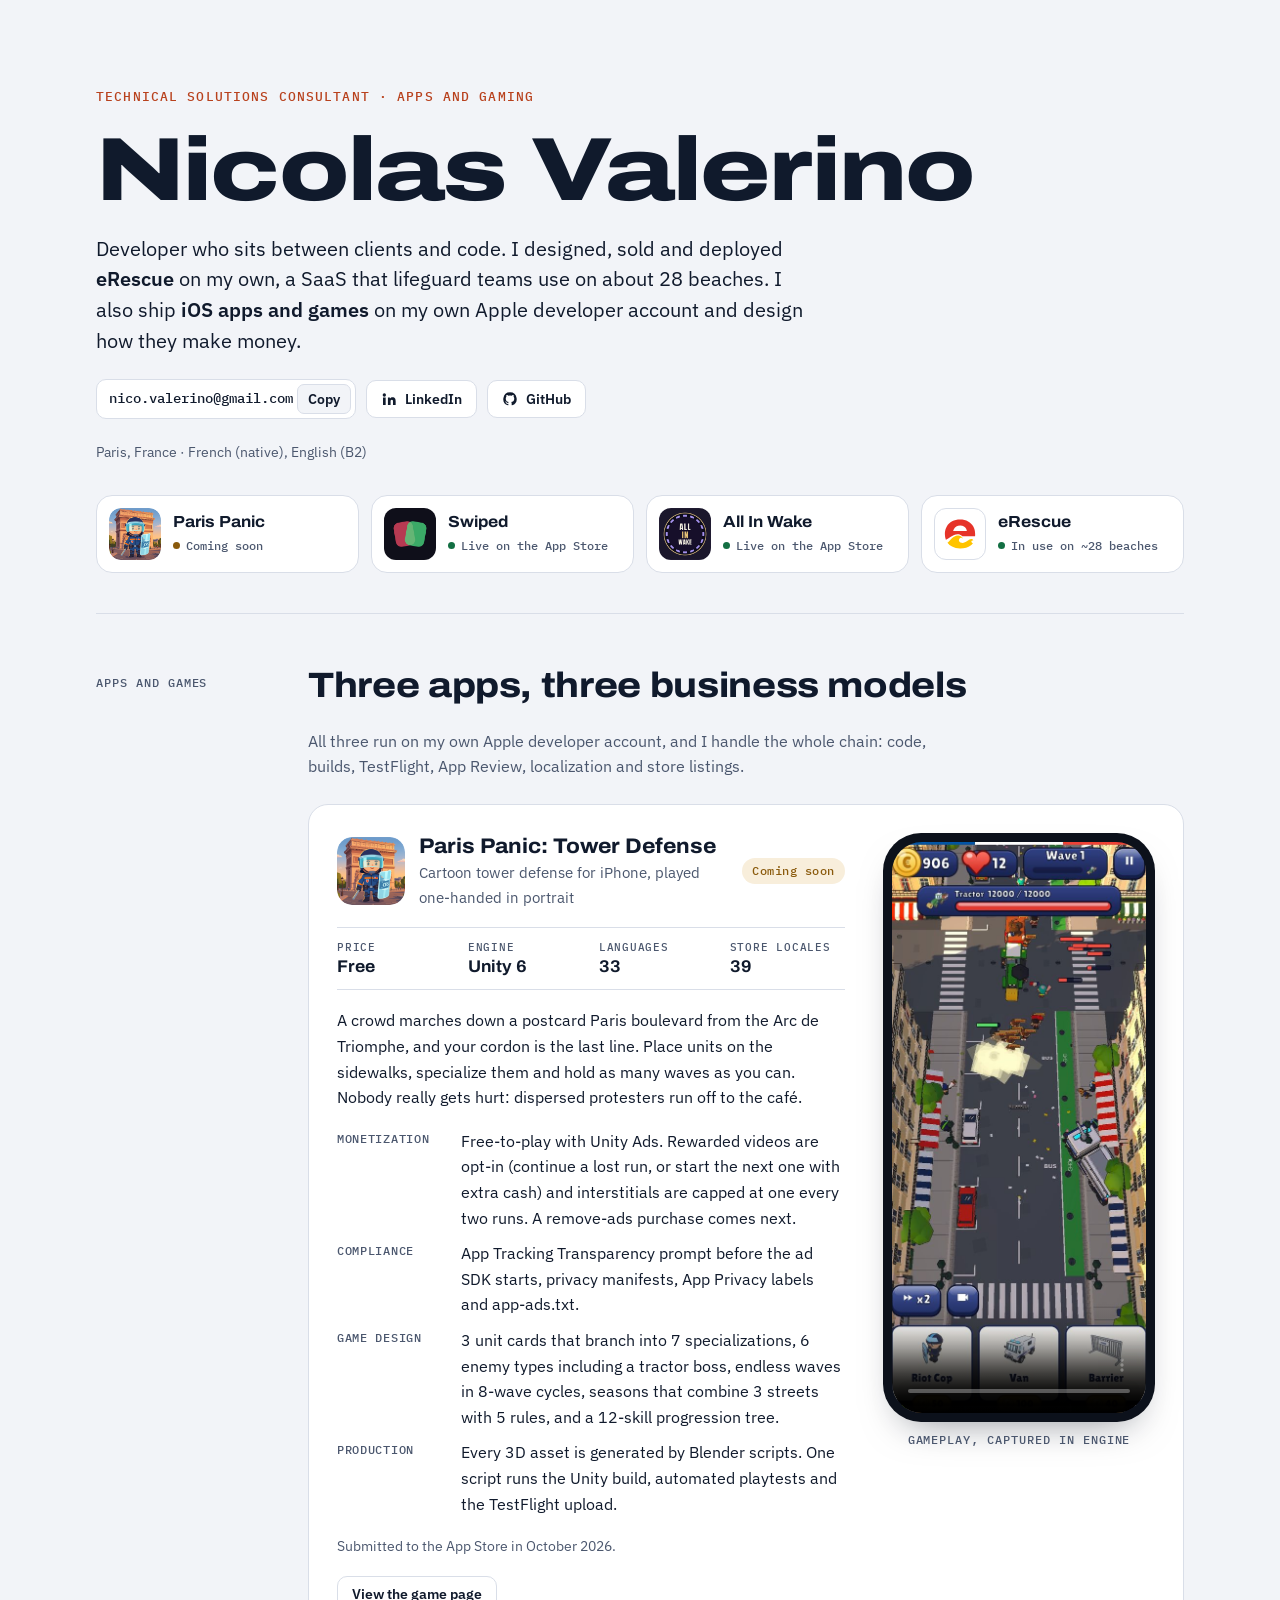
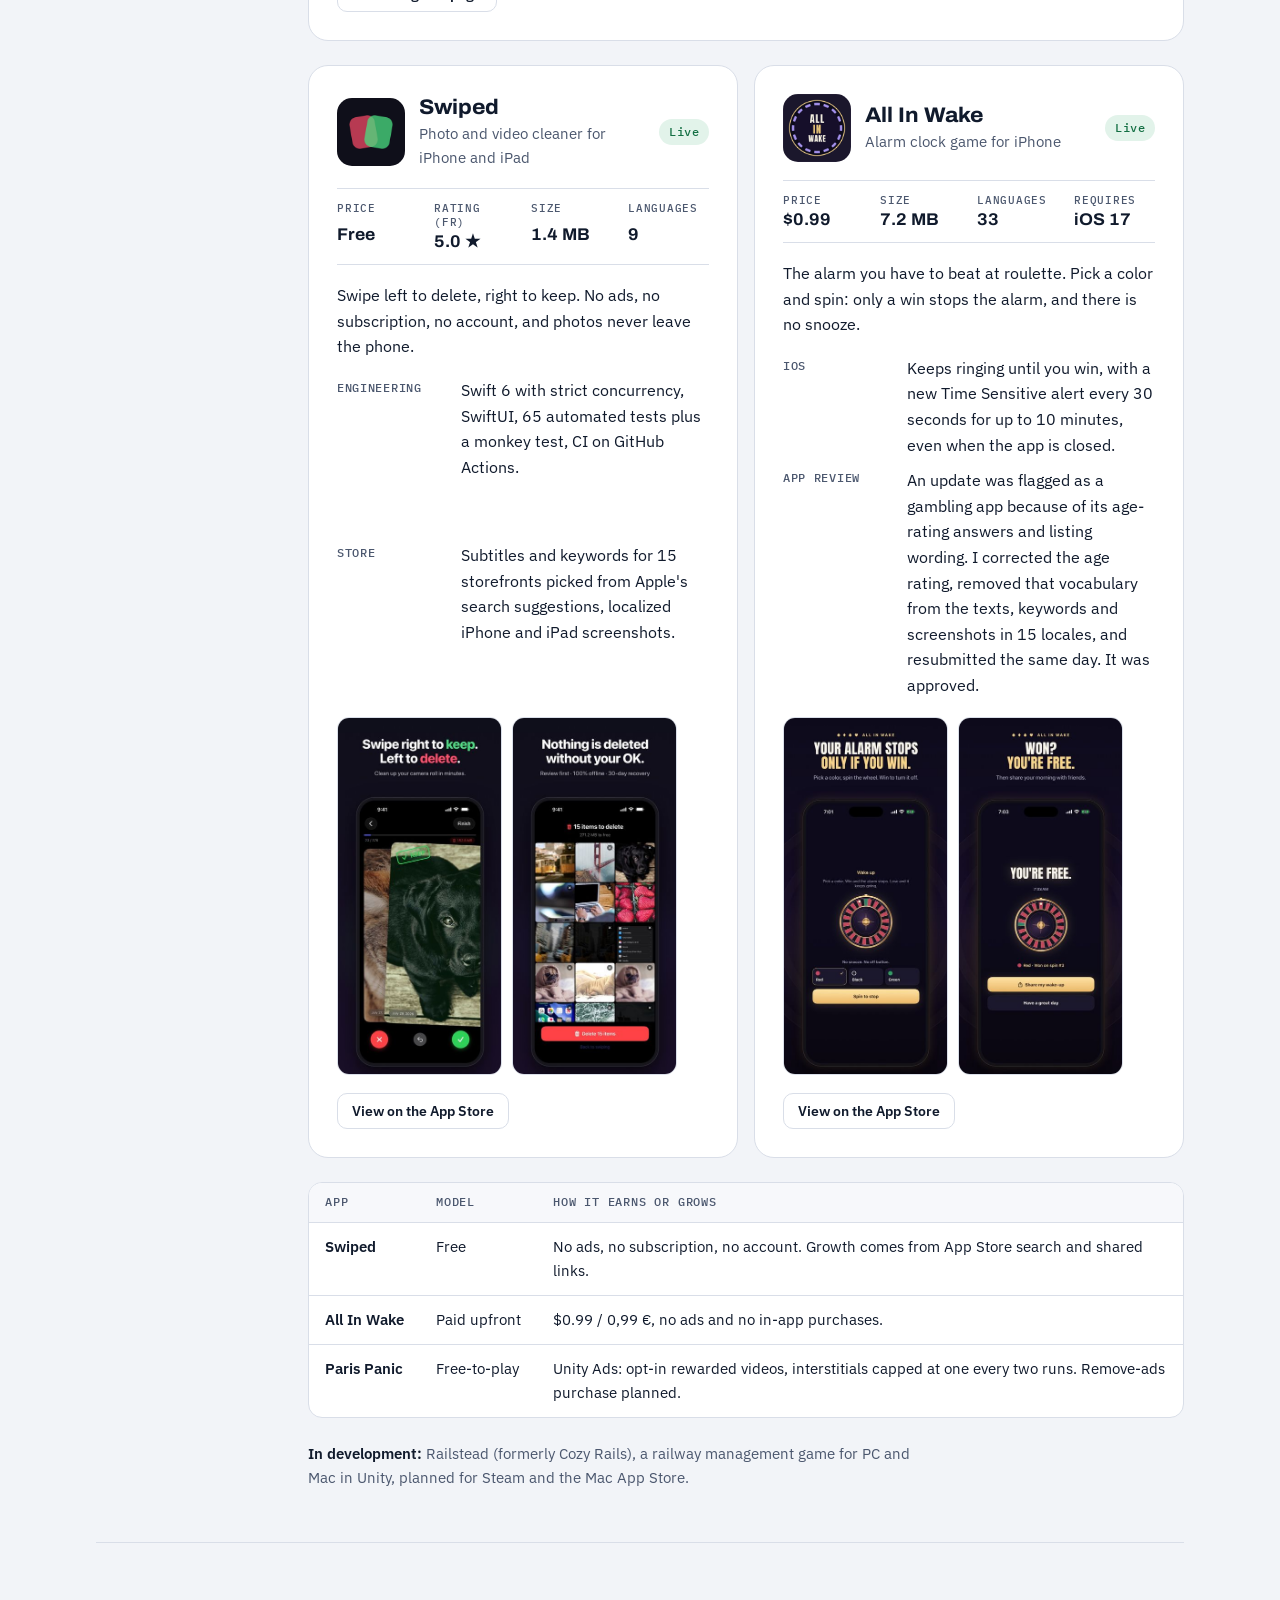
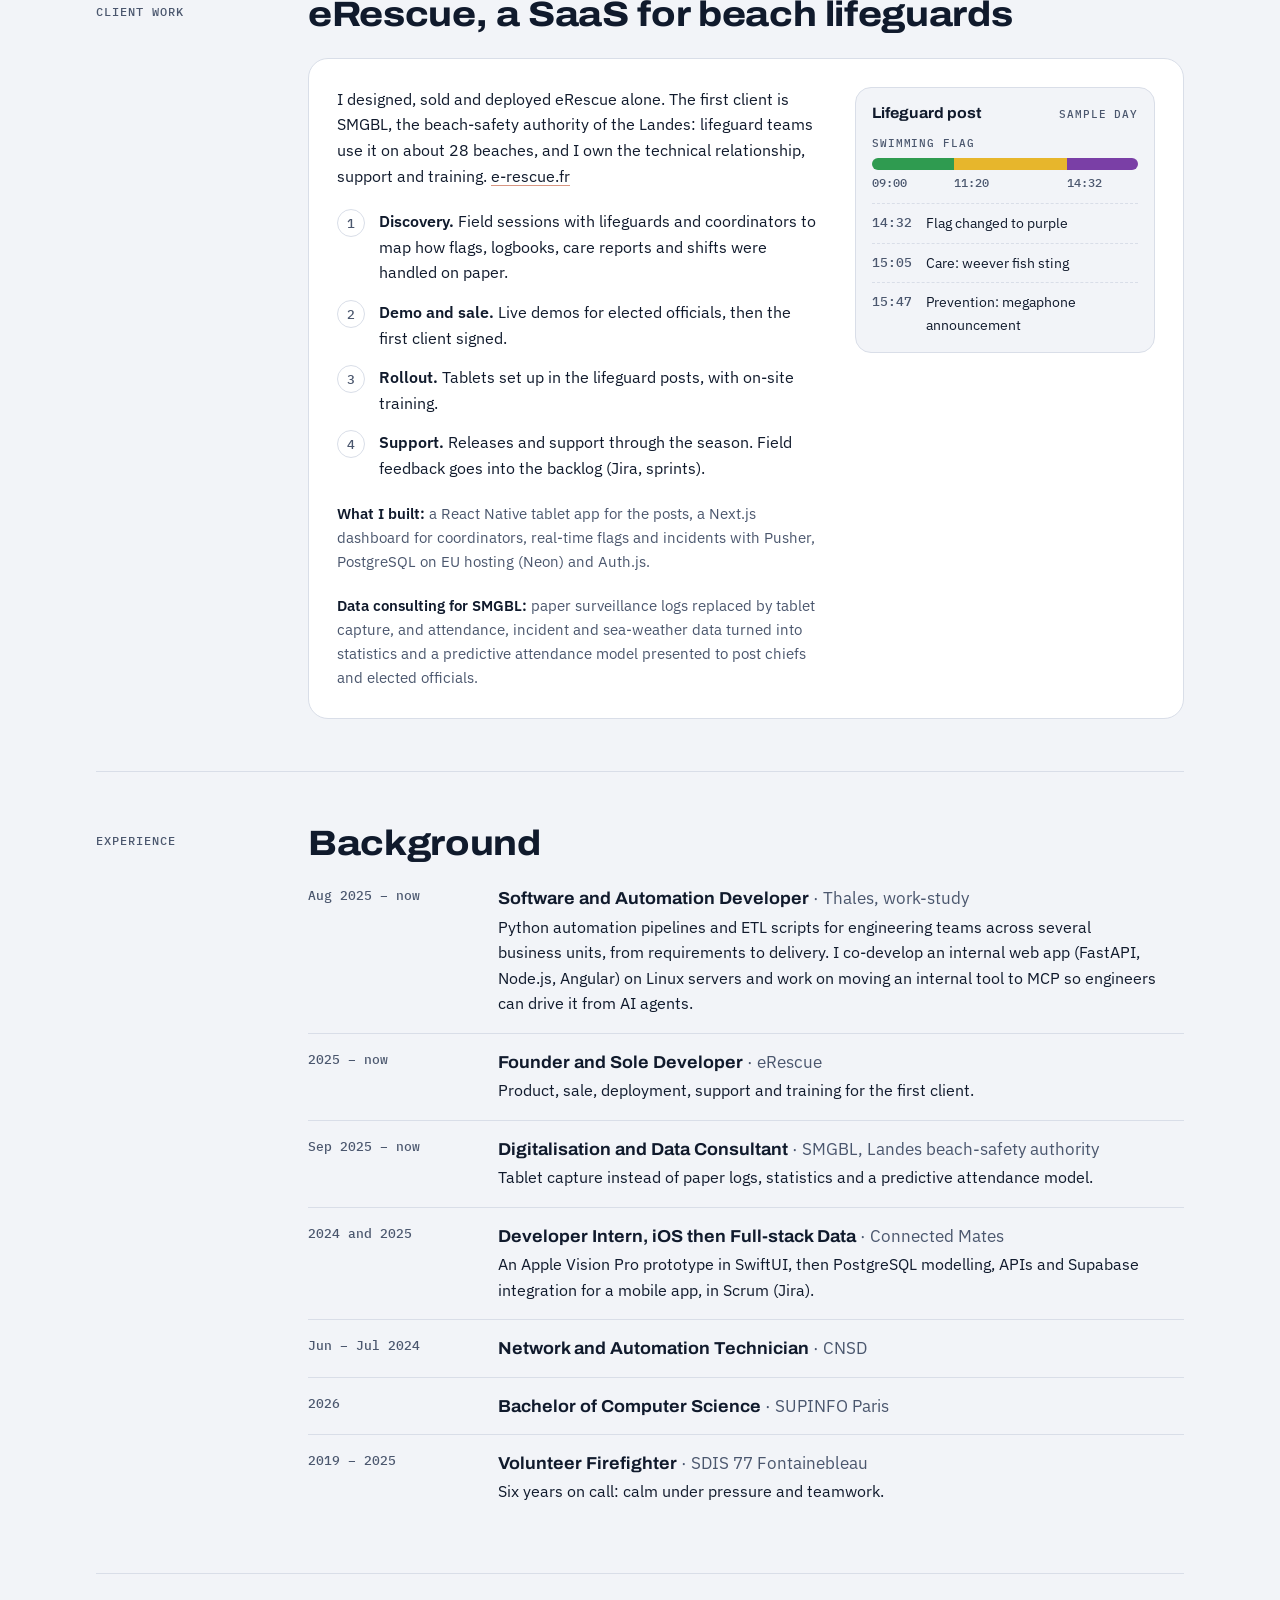
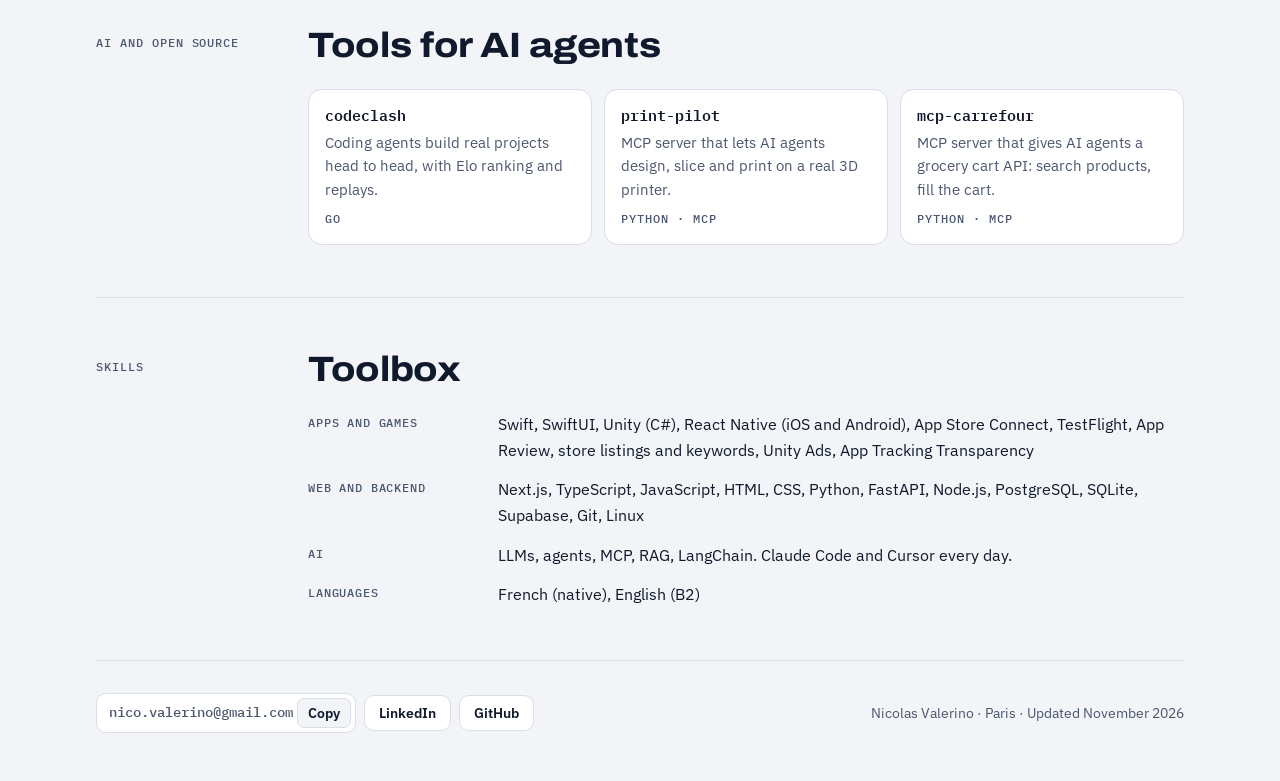
==== commit 3e82cc02: "Paris Panic pages: gameplay video and game details The English and French pages now show the gamepla" ====
--- a/index.html
+++ b/index.html
@@ -273,6 +273,7 @@
             <li><span>Production</span><span>Every 3D asset is generated by Blender scripts. One script runs the Unity build, automated playtests and the TestFlight upload.</span></li>
           </ul>
           <p class="note">Submitted to the App Store in October 2026.</p>
+          <a class="btn store" href="paris-panic/">View the game page</a>
         </div>
         <figure class="media" style="margin:0">
           <div class="phone"><video id="gameplay" src="assets/paris-panic-gameplay.mp4" poster="assets/paris-panic-poster.jpg" autoplay muted loop playsinline preload="metadata" aria-label="Paris Panic gameplay: placing riot police units, choosing the tear gas specialty, then the crowd and a tractor meeting the defense"></video></div>
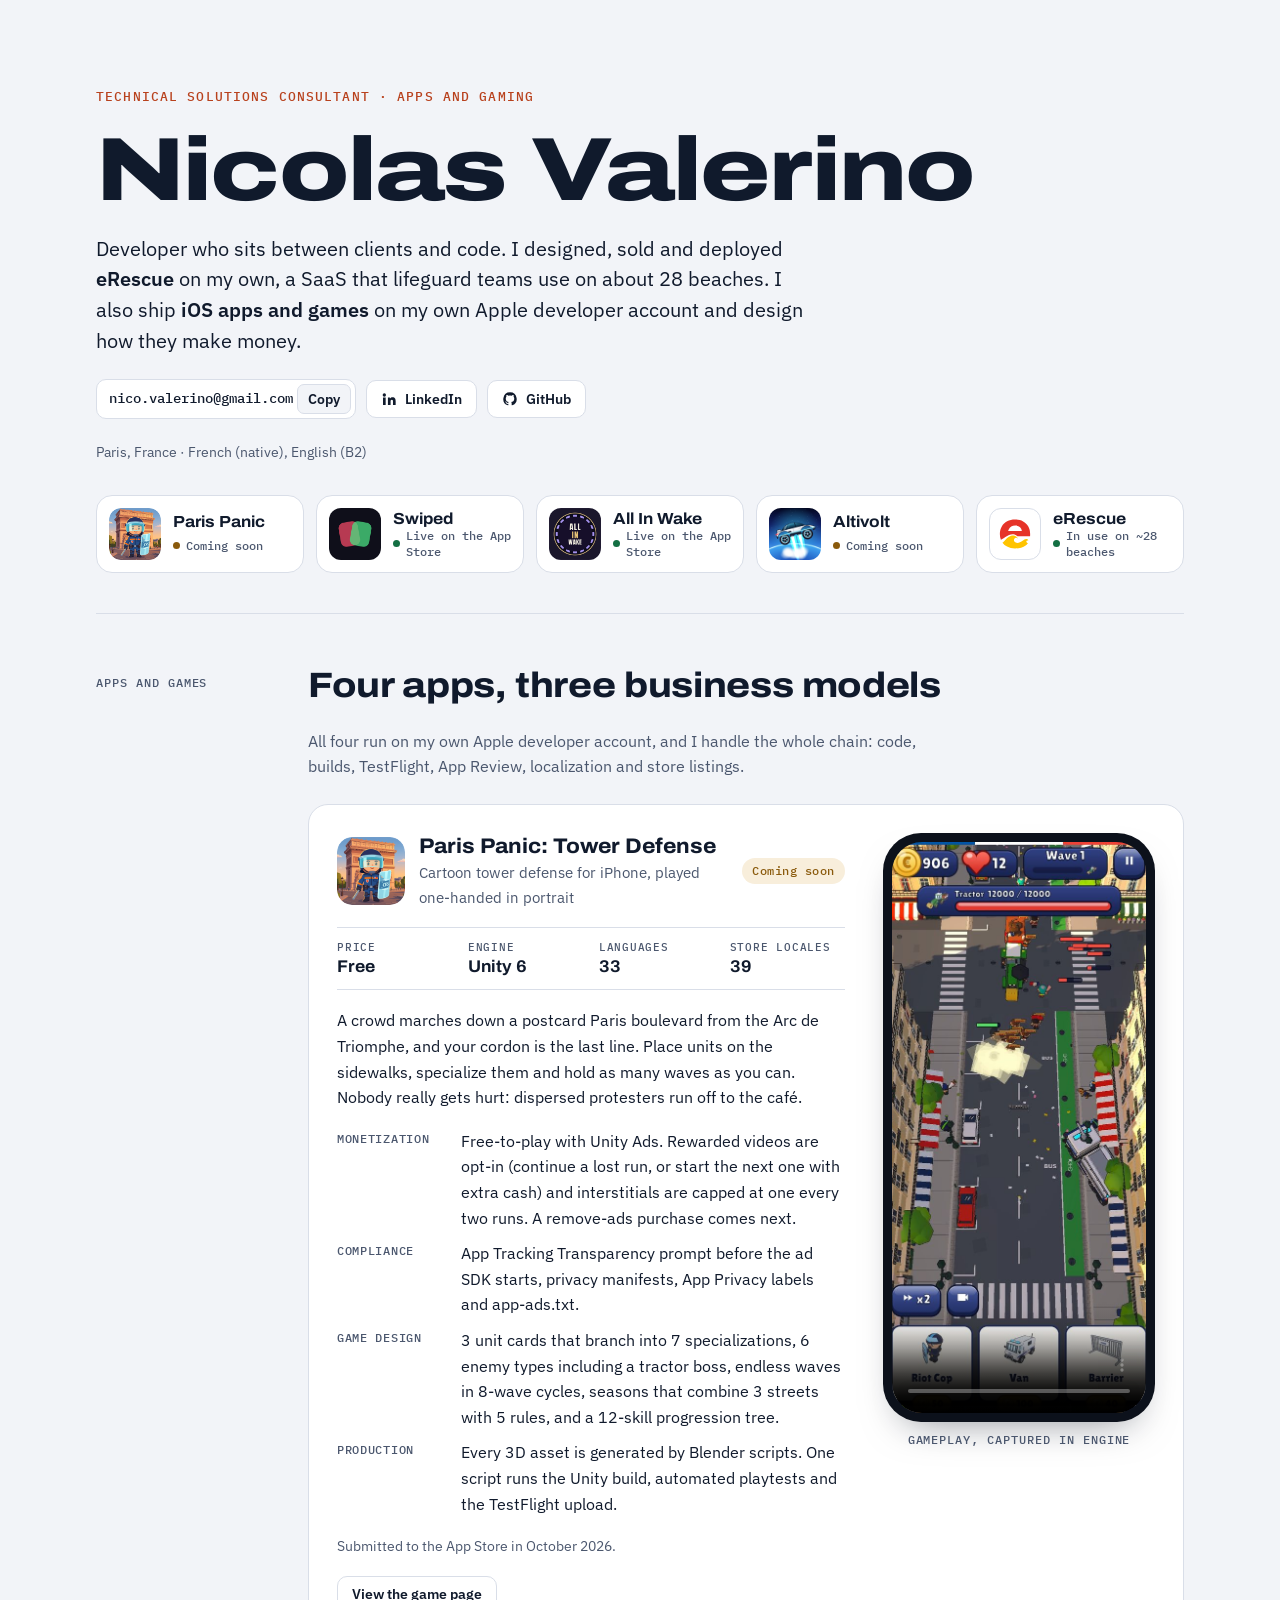
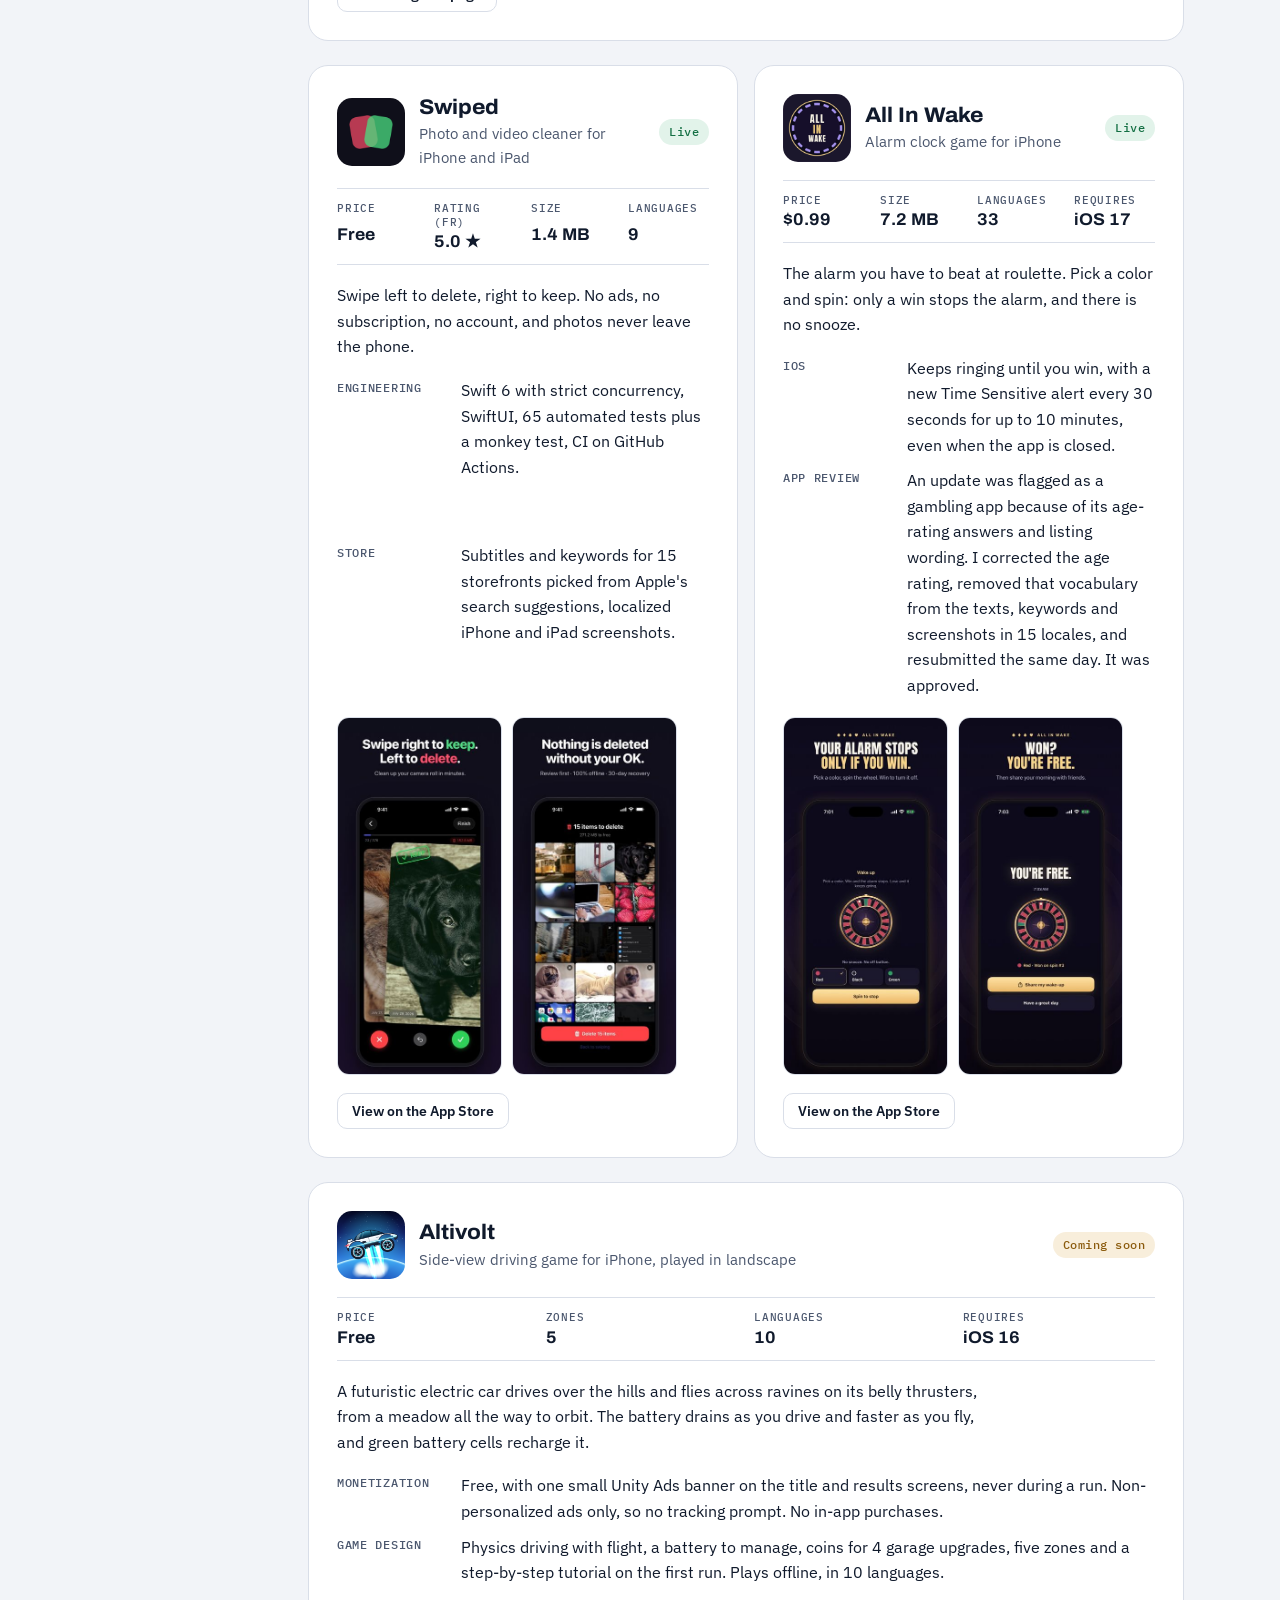
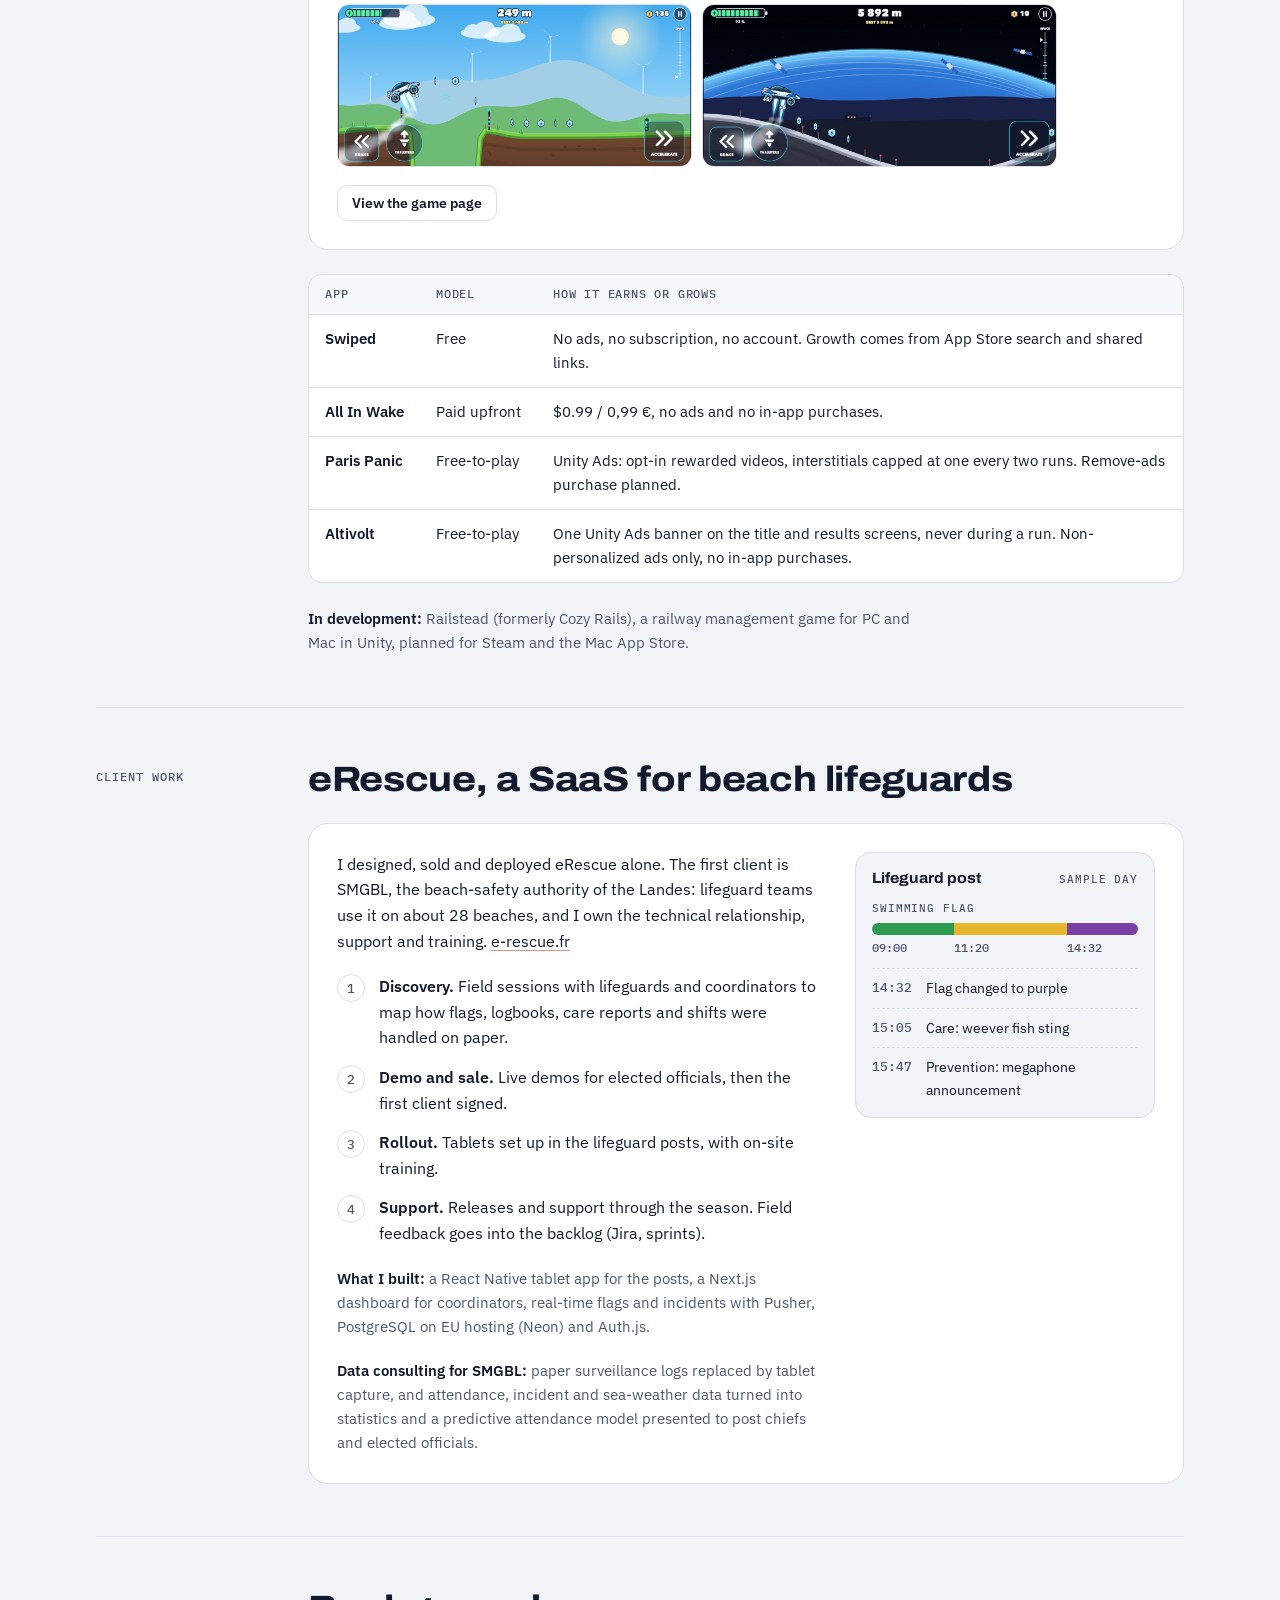
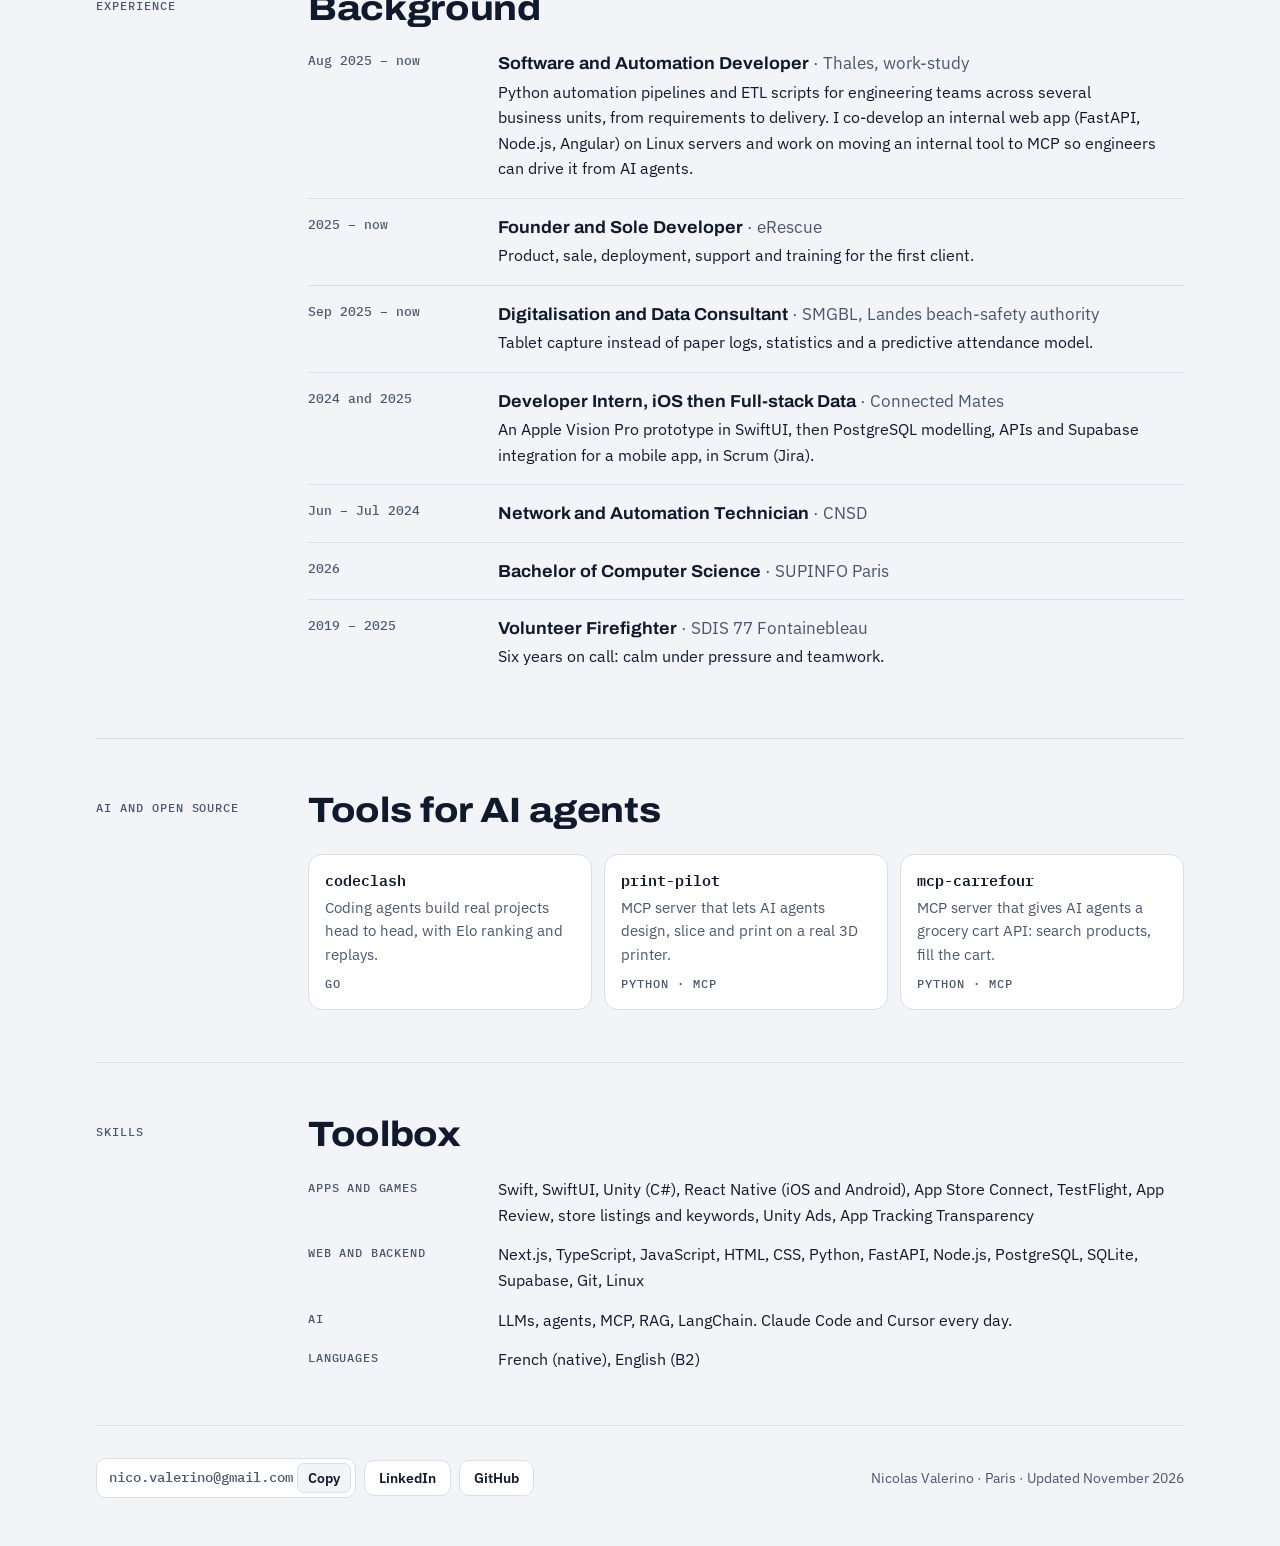
==== commit 17f77c4a: "Altivolt pages: support and privacy (EN/FR), gameplay video, portfolio entry Co-Authored-By: Claude " ====
--- a/index.html
+++ b/index.html
@@ -90,7 +90,7 @@
 .btn svg { width: 16px; height: 16px; fill: currentColor; flex: none; }
 .where { color: var(--ink-soft); font-size: 14px; }
 
-.dock { display: grid; grid-template-columns: repeat(4, minmax(0, 1fr)); gap: 12px; margin-top: 10px; }
+.dock { display: grid; grid-template-columns: repeat(5, minmax(0, 1fr)); gap: 12px; margin-top: 10px; }
 .tile { display: grid; grid-template-columns: 52px minmax(0, 1fr); align-items: center; gap: 12px; padding: 12px; background: var(--surface); border: 1px solid var(--line); border-radius: 16px; text-decoration: none; }
 .tile:hover { border-color: var(--signal); color: inherit; }
 .tile img { width: 52px; height: 52px; border-radius: 12px; display: block; }
@@ -139,6 +139,8 @@
 .pair .app { grid-template-rows: auto auto auto 1fr auto auto; }
 .shots { display: grid; grid-template-columns: repeat(2, minmax(0, 1fr)); gap: 10px; max-width: 340px; }
 .shots img { width: 100%; height: auto; aspect-ratio: 598 / 1300; object-fit: cover; border-radius: 12px; border: 1px solid var(--line); display: block; }
+.shots.wide { max-width: 720px; }
+.shots.wide img { aspect-ratio: 1280 / 589; }
 
 .more { color: var(--ink-soft); font-size: 15px; max-width: 70ch; }
 .more b { color: var(--ink); font-weight: 600; }
@@ -203,8 +205,12 @@
 footer.end { border-top: 1px solid var(--line); padding-block: 32px 0; display: flex; flex-wrap: wrap; gap: 14px 24px; align-items: center; justify-content: space-between; color: var(--ink-soft); font-size: 14px; }
 footer.end .contact { gap: 8px; }
 
+@media (max-width: 1100px) {
+  .dock { grid-template-columns: repeat(3, minmax(0, 1fr)); }
+}
 @media (max-width: 960px) {
   .dock { grid-template-columns: repeat(2, minmax(0, 1fr)); }
+  .dock > :last-child:nth-child(odd) { grid-column: 1 / -1; }
   .pair { grid-template-columns: minmax(0, 1fr); }
 }
 @media (max-width: 860px) {
@@ -217,6 +223,7 @@
 @media (max-width: 560px) {
   .dock { grid-template-columns: minmax(0, 1fr); }
   .facts { grid-template-columns: repeat(2, minmax(0, 1fr)); }
+  .shots.wide { grid-template-columns: minmax(0, 1fr); }
   .points li, .roles li, .skills div { grid-template-columns: minmax(0, 1fr); gap: 2px; }
   .mail span { font-size: 13px; }
 }
@@ -242,6 +249,7 @@
       <a class="tile" href="#paris-panic"><img src="assets/paris-panic-icon.png" alt="" width="52" height="52"><span><b>Paris Panic</b><span class="status soon">Coming soon</span></span></a>
       <a class="tile" href="#swiped"><img src="assets/swiped-icon.png" alt="" width="52" height="52"><span><b>Swiped</b><span class="status">Live on the App Store</span></span></a>
       <a class="tile" href="#all-in-wake"><img src="assets/all-in-wake-icon.png" alt="" width="52" height="52"><span><b>All In Wake</b><span class="status">Live on the App Store</span></span></a>
+      <a class="tile" href="#altivolt"><img src="assets/altivolt-icon.png" alt="" width="52" height="52"><span><b>Altivolt</b><span class="status soon">Coming soon</span></span></a>
       <a class="tile" href="#erescue"><span class="mark"><img src="assets/erescue-icon.svg" alt="" width="34" height="34"></span><span><b>eRescue</b><span class="status">In use on ~28 beaches</span></span></a>
     </nav>
   </header>
@@ -249,8 +257,8 @@
   <section class="sec" id="apps" aria-labelledby="apps-title">
     <p class="label">Apps and games</p>
     <div class="body">
-      <h2 id="apps-title">Three apps, three business models</h2>
-      <p class="intro">All three run on my own Apple developer account, and I handle the whole chain: code, builds, TestFlight, App Review, localization and store listings.</p>
+      <h2 id="apps-title">Four apps, three business models</h2>
+      <p class="intro">All four run on my own Apple developer account, and I handle the whole chain: code, builds, TestFlight, App Review, localization and store listings.</p>
 
       <article class="app featured" id="paris-panic">
         <div class="main">
@@ -325,6 +333,27 @@
         </article>
       </div>
 
+      <article class="app" id="altivolt">
+        <div class="app-head">
+          <img src="assets/altivolt-icon.png" alt="Altivolt icon" width="68" height="68">
+          <div class="app-title"><h3>Altivolt</h3><p>Side-view driving game for iPhone, played in landscape</p></div>
+          <span class="pill soon">Coming soon</span>
+        </div>
+        <dl class="facts">
+          <div><dt>Price</dt><dd>Free</dd></div>
+          <div><dt>Zones</dt><dd>5</dd></div>
+          <div><dt>Languages</dt><dd>10</dd></div>
+          <div><dt>Requires</dt><dd>iOS 16</dd></div>
+        </dl>
+        <p class="desc">A futuristic electric car drives over the hills and flies across ravines on its belly thrusters, from a meadow all the way to orbit. The battery drains as you drive and faster as you fly, and green battery cells recharge it.</p>
+        <ul class="points">
+          <li><span>Monetization</span><span>Free, with one small Unity Ads banner on the title and results screens, never during a run. Non-personalized ads only, so no tracking prompt. No in-app purchases.</span></li>
+          <li><span>Game design</span><span>Physics driving with flight, a battery to manage, coins for 4 garage upgrades, five zones and a step-by-step tutorial on the first run. Plays offline, in 10 languages.</span></li>
+        </ul>
+        <div class="shots wide"><img src="altivolt/shot-1.jpg" alt="Altivolt screenshot: the car flies over a ravine on its thrusters" loading="lazy" width="1280" height="589"><img src="altivolt/shot-3.jpg" alt="Altivolt screenshot: the car flies in orbit" loading="lazy" width="1280" height="589"></div>
+        <a class="btn store" href="altivolt/">View the game page</a>
+      </article>
+
       <div class="table-wrap">
         <table>
           <thead><tr><th scope="col">App</th><th scope="col">Model</th><th scope="col">How it earns or grows</th></tr></thead>
@@ -332,6 +361,7 @@
             <tr><td>Swiped</td><td>Free</td><td>No ads, no subscription, no account. Growth comes from App Store search and shared links.</td></tr>
             <tr><td>All In Wake</td><td>Paid upfront</td><td>$0.99 / 0,99 €, no ads and no in-app purchases.</td></tr>
             <tr><td>Paris Panic</td><td>Free-to-play</td><td>Unity Ads: opt-in rewarded videos, interstitials capped at one every two runs. Remove-ads purchase planned.</td></tr>
+            <tr><td>Altivolt</td><td>Free-to-play</td><td>One Unity Ads banner on the title and results screens, never during a run. Non-personalized ads only, no in-app purchases.</td></tr>
           </tbody>
         </table>
       </div>
